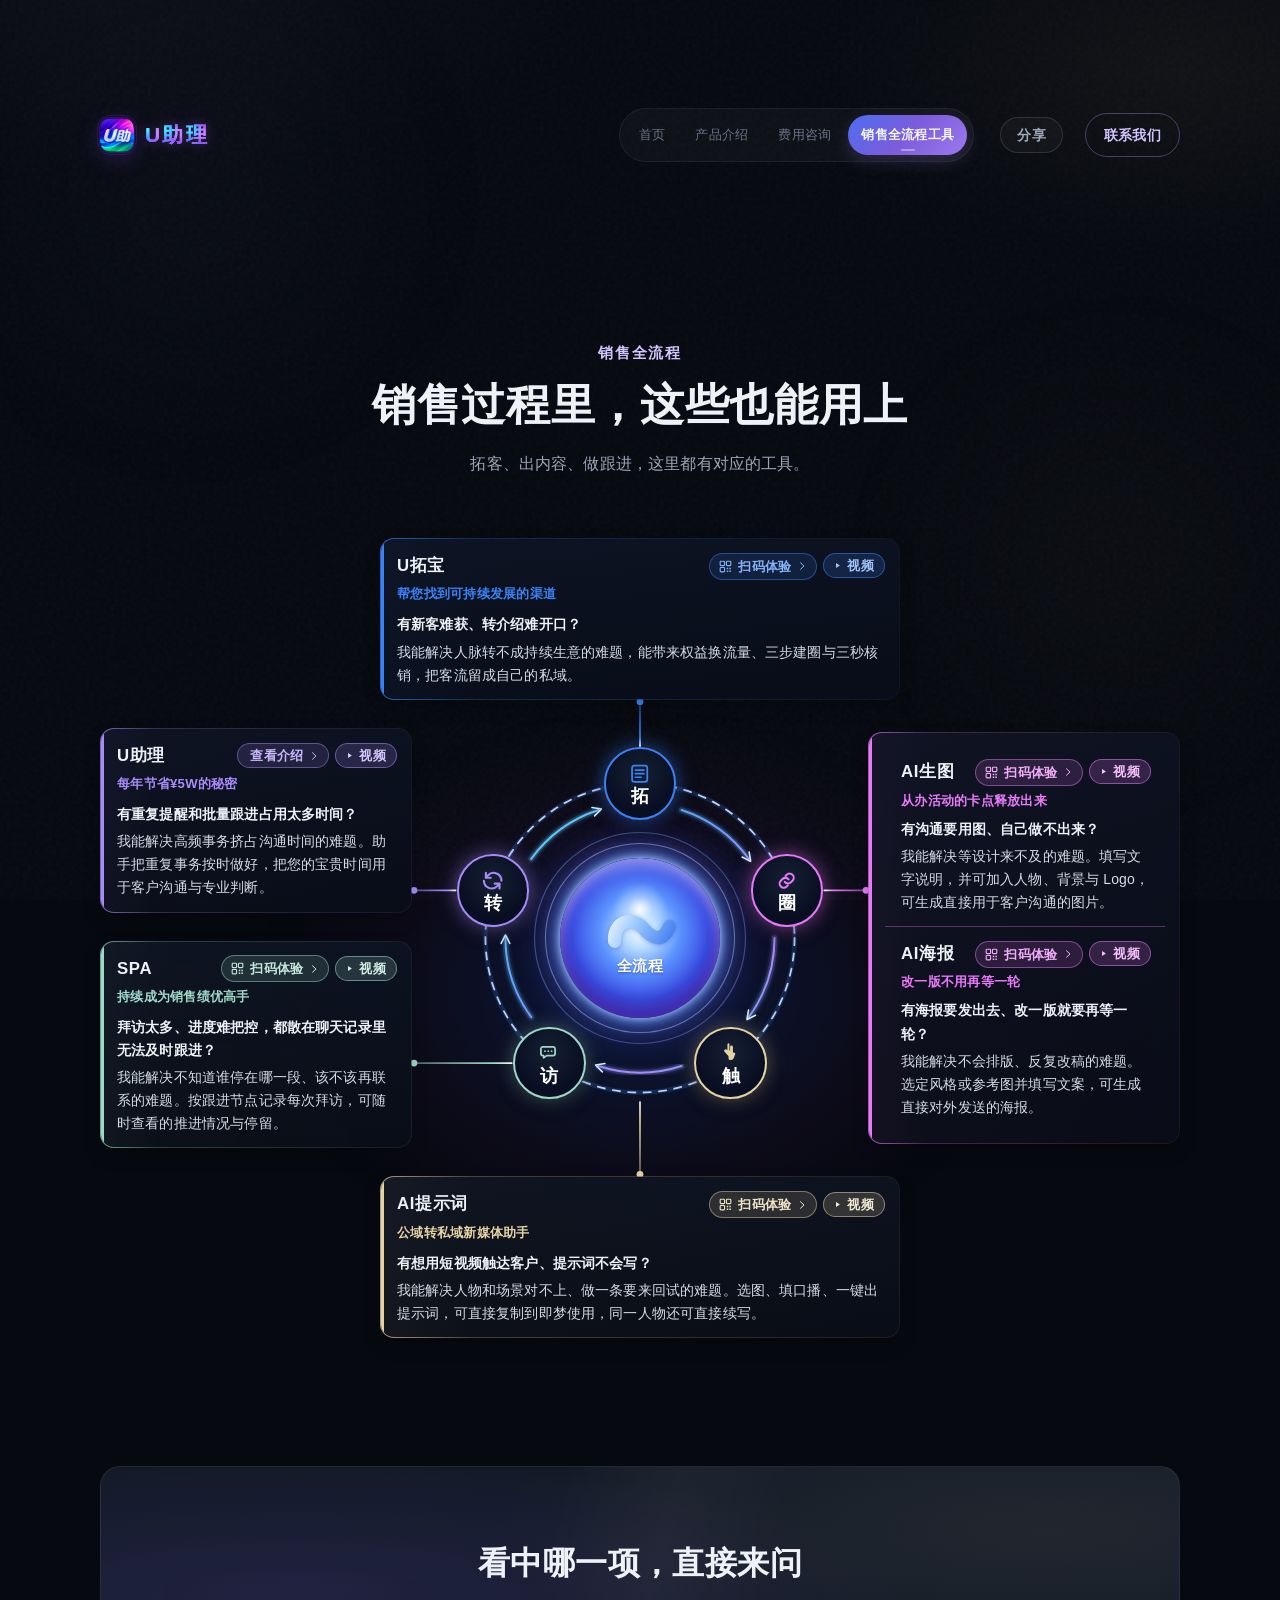
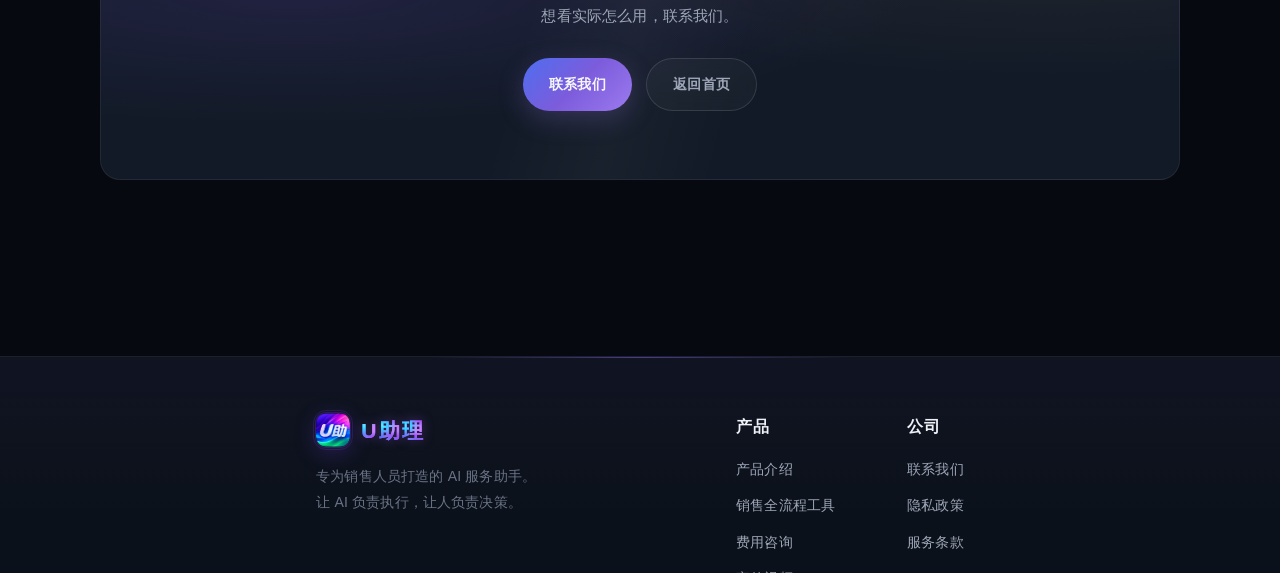
==== tools.html @ defd41bc "上传U助理官网" ====
<!DOCTYPE html>
<html lang="zh-CN">
<head>
  <meta charset="UTF-8" />
  <meta name="viewport" content="width=device-width, initial-scale=1, viewport-fit=cover" />
  <meta name="format-detection" content="telephone=no, email=no" />
  <title>销售全流程工具 — U助理</title>
  <meta name="description" content="拓、圈、触、访、转：U拓宝、AI生图、AI海报、AI视频提示词、SPA随手记与 U助理，给同一类销售客户使用。" />
  <meta property="og:type" content="website" />
  <meta property="og:site_name" content="U助理" />
  <meta property="og:title" content="销售全流程工具 — U助理" />
  <meta property="og:description" content="拓、圈、触、访、转：U拓宝、AI生图、AI海报、AI视频提示词、SPA随手记与 U助理，给同一类销售客户使用。" />
  <meta property="og:image" content="static/share-cover.jpg" />
  <meta itemprop="name" content="销售全流程工具 — U助理" />
  <meta itemprop="description" content="拓、圈、触、访、转：U拓宝、AI生图、AI海报、AI视频提示词、SPA随手记与 U助理，给同一类销售客户使用。" />
  <meta itemprop="image" content="static/share-cover.jpg" />
  <script>
    (function () {
      var img = new URL('static/share-cover.jpg', location.href).href;
      var pageUrl = location.href.split('#')[0];
      var image = document.querySelector('meta[property="og:image"]');
      var item = document.querySelector('meta[itemprop="image"]');
      if (image) image.setAttribute('content', img);
      if (item) item.setAttribute('content', img);
      var urlMeta = document.querySelector('meta[property="og:url"]');
      if (!urlMeta) {
        urlMeta = document.createElement('meta');
        urlMeta.setAttribute('property', 'og:url');
        document.head.appendChild(urlMeta);
      }
      urlMeta.setAttribute('content', pageUrl);
    })();
  </script>
  <link rel="stylesheet" href="css/style.css?v=m100" />
</head>
<body>
  <div class="bg-mesh" aria-hidden="true"></div>
  <div class="bg-orb bg-orb--a" aria-hidden="true"></div>
  <div class="bg-orb bg-orb--b" aria-hidden="true"></div>
  <div class="bg-noise" aria-hidden="true"></div>

  <header class="site-header">
    <div class="nav-inner">
      <a class="logo" href="about.html">
        <span class="logo-mark">U</span>
        <span class="logo-text"><span class="brand-word" aria-label="U助理"><span class="brand-char">U</span><span class="brand-char">助</span><span class="brand-char">理</span></span></span>
      </a>
      <nav class="nav-links" aria-label="主导航">
        <a href="index.html">首页</a>
        <a href="product.html">产品介绍</a>
        <a href="pricing.html">费用咨询</a>
        <a href="tools.html" class="active">销售全流程工具</a>
      </nav>
      <a class="nav-cta" href="about.html">联系我们</a>
    </div>
    <div class="scroll-progress" aria-hidden="true"></div>
  </header>

  <main class="flow-page">
    <section class="page-hero flow-hero">
      <div class="container">
        <p class="section-label">销售全流程</p>
        <h1>销售过程里，这些也能用上</h1>
        <p class="page-hero__desc">
          拓客、出内容、做跟进，这里都有对应的工具。
        </p>
      </div>
    </section>

    <section class="section flow-board" style="padding-top: 4px;">
      <div class="container">
        <div class="flow-stage">
        <div class="orbit" id="ring">
          <div class="orbit__ring">
            <svg class="orbit__track" viewBox="0 0 440 440" aria-hidden="true">
              <defs>
                <linearGradient id="orbitGrad" x1="40" y1="24" x2="400" y2="416" gradientUnits="userSpaceOnUse">
                  <stop offset="0%" stop-color="#7dd3fc"/>
                  <stop offset="48%" stop-color="#60a5fa"/>
                  <stop offset="100%" stop-color="#c084fc"/>
                </linearGradient>
                <linearGradient id="arrowGrad" x1="60" y1="40" x2="390" y2="400" gradientUnits="userSpaceOnUse">
                  <stop offset="0%" stop-color="#67e8f9"/>
                  <stop offset="38%" stop-color="#60a5fa"/>
                  <stop offset="72%" stop-color="#a78bfa"/>
                  <stop offset="100%" stop-color="#22d3ee"/>
                </linearGradient>
                <filter id="orbitSoft" x="-25%" y="-25%" width="150%" height="150%">
                  <feGaussianBlur stdDeviation="2.4" result="blur"/>
                  <feMerge>
                    <feMergeNode in="blur"/>
                    <feMergeNode in="SourceGraphic"/>
                  </feMerge>
                </filter>
                <marker id="orbitArrow" markerWidth="14" markerHeight="14" refX="8" refY="7" orient="auto" markerUnits="userSpaceOnUse">
                  <path d="M2 2.2 L11.4 7 L2 11.8" fill="none" stroke="#e0f2fe" stroke-width="1.7" stroke-linecap="round" stroke-linejoin="round"/>
                </marker>
              </defs>
              <circle cx="220" cy="220" r="116" fill="none" stroke="url(#orbitGrad)" stroke-width="1.25" opacity="0.42"/>
              <circle cx="220" cy="220" r="104" fill="none" stroke="#c5e4ff" stroke-width="1.15" opacity="0.5"/>
              <circle cx="220" cy="220" r="170" fill="none" stroke="rgba(59,130,246,0.2)" stroke-width="5"/>
              <circle class="orbit__dash" cx="220" cy="220" r="170" fill="none" stroke="rgba(191,219,254,0.95)" stroke-width="2" stroke-dasharray="8 9" stroke-linecap="round"/>
              <g fill="none" stroke="url(#arrowGrad)" stroke-linecap="round">
                <path d="M265.7 79.2 A148 148 0 0 1 339.7 133" stroke-width="6" opacity="0.3" filter="url(#orbitSoft)"/>
                <path d="M368 220 A148 148 0 0 1 339.7 307" stroke-width="6" opacity="0.3" filter="url(#orbitSoft)"/>
                <path d="M265.7 360.8 A148 148 0 0 1 174.3 360.8" stroke-width="6" opacity="0.3" filter="url(#orbitSoft)"/>
                <path d="M100.3 307 A148 148 0 0 1 72 220" stroke-width="6" opacity="0.3" filter="url(#orbitSoft)"/>
                <path d="M100.3 133 A148 148 0 0 1 174.3 79.2" stroke-width="6" opacity="0.3" filter="url(#orbitSoft)"/>
                <path d="M265.7 79.2 A148 148 0 0 1 339.7 133" stroke-width="2.2" marker-end="url(#orbitArrow)"/>
                <path d="M368 220 A148 148 0 0 1 339.7 307" stroke-width="2.2" marker-end="url(#orbitArrow)"/>
                <path d="M265.7 360.8 A148 148 0 0 1 174.3 360.8" stroke-width="2.2" marker-end="url(#orbitArrow)"/>
                <path d="M100.3 307 A148 148 0 0 1 72 220" stroke-width="2.2" marker-end="url(#orbitArrow)"/>
                <path d="M100.3 133 A148 148 0 0 1 174.3 79.2" stroke-width="2.2" marker-end="url(#orbitArrow)"/>
              </g>
            </svg>
            <div class="orbit__halo" aria-hidden="true"></div>
            <div class="orbit__core">
              <svg class="orbit__mark" viewBox="0 0 100 64" aria-hidden="true">
                <defs>
                  <linearGradient id="flowS" x1="12" y1="12" x2="90" y2="52" gradientUnits="userSpaceOnUse">
                    <stop offset="0%" stop-color="#f7fbff"/>
                    <stop offset="40%" stop-color="#9dcbff"/>
                    <stop offset="100%" stop-color="#3b78ee"/>
                  </linearGradient>
                </defs>
                <path d="M20 46C18 24 40 14 54 30C66 44 78 48 86 28" fill="none" stroke="url(#flowS)" stroke-width="16" stroke-linecap="round"/>
              </svg>
              <span>全流程</span>
            </div>
            <a class="orbit__node orbit__node--tuo" href="#tuo" aria-label="拓，U拓宝">
              <svg class="orbit__ico" viewBox="0 0 24 24" aria-hidden="true">
                <rect x="4.2" y="3.6" width="15.6" height="16.8" rx="2.4" fill="none" stroke="currentColor" stroke-width="1.8"/>
                <path d="M7.6 8.3h8.8M7.6 12h8.8M7.6 15.7h6" fill="none" stroke="currentColor" stroke-width="1.7" stroke-linecap="round"/>
              </svg>
              <span class="brand-char">拓</span>
            </a>
            <a class="orbit__node orbit__node--quan" href="#quan" aria-label="圈，AI生图/海报">
              <svg class="orbit__ico" viewBox="0 0 24 24" aria-hidden="true">
                <path d="M10 13.2a4.2 4.2 0 0 0 6.3.5l1.7-1.7a4.2 4.2 0 0 0-6-6L10.8 7.2" fill="none" stroke="currentColor" stroke-width="2.1" stroke-linecap="round"/>
                <path d="M14 10.8a4.2 4.2 0 0 0-6.3-.5l-1.7 1.7a4.2 4.2 0 0 0 6 6l1.2-1.2" fill="none" stroke="currentColor" stroke-width="2.1" stroke-linecap="round"/>
              </svg>
              <span class="brand-char">圈</span>
            </a>
            <a class="orbit__node orbit__node--chu" href="#chu" aria-label="触，AI提示词">
              <svg class="orbit__ico" viewBox="0 0 24 24" aria-hidden="true">
                <path fill="currentColor" d="M10.1 2.4a1.45 1.45 0 0 0-1.45 1.45v5.6l-.85-.62a1.5 1.5 0 0 0-2.1 2.14l3.7 4.15c.28.3.43.7.43 1.12v1.7a1.65 1.65 0 0 0 1.65 1.65h.7a3.3 3.3 0 0 0 3.15-2.28l1.15-3.5a1.55 1.55 0 0 0-1.48-2.05h-.72V6.15a1.45 1.45 0 0 0-2.9 0v3.55h-.7V3.85A1.45 1.45 0 0 0 10.1 2.4z"/>
              </svg>
              <span class="brand-char">触</span>
            </a>
            <a class="orbit__node orbit__node--fang" href="#fang" aria-label="访，SPA">
              <svg class="orbit__ico" viewBox="0 0 24 24" aria-hidden="true">
                <path d="M6.2 6h10.2A2.2 2.2 0 0 1 18.6 8.2v4.6a2.2 2.2 0 0 1-2.2 2.2H10l-3.2 2.3v-2.3H6.2A2.2 2.2 0 0 1 4 12.8V8.2A2.2 2.2 0 0 1 6.2 6z" fill="none" stroke="currentColor" stroke-width="1.8" stroke-linejoin="round"/>
                <circle cx="8.2" cy="10.5" r="0.9" fill="currentColor"/>
                <circle cx="11.6" cy="10.5" r="0.9" fill="currentColor"/>
                <circle cx="15" cy="10.5" r="0.9" fill="currentColor"/>
              </svg>
              <span class="brand-char">访</span>
            </a>
            <a class="orbit__node orbit__node--zhuan" href="#zhuan" aria-label="转，U助理">
              <svg class="orbit__ico" viewBox="0 0 24 24" aria-hidden="true">
                <path d="M21 12a8 8 0 0 0-13.7-5.6L5 8.5" fill="none" stroke="currentColor" stroke-width="2.15" stroke-linecap="round" stroke-linejoin="round"/>
                <path d="M5 4v5h5" fill="none" stroke="currentColor" stroke-width="2.15" stroke-linecap="round" stroke-linejoin="round"/>
                <path d="M3 12a8 8 0 0 0 13.7 5.6L19 15.5" fill="none" stroke="currentColor" stroke-width="2.15" stroke-linecap="round" stroke-linejoin="round"/>
                <path d="M19 20v-5h-5" fill="none" stroke="currentColor" stroke-width="2.15" stroke-linecap="round" stroke-linejoin="round"/>
              </svg>
              <span class="brand-char">转</span>
            </a>
          </div>
        </div>

        <ol class="skill-list">
          <li class="skill skill--tuo" id="tuo">
            <div class="skill__main">
              <h2 class="skill__head">
                <span class="skill__name">U拓宝</span>
                <span class="skill__tag">帮您找到可持续发展的渠道</span>
                <div class="skill__actions">
                <button type="button" class="skill__go" data-code="static/ma2.jpg" data-title="U拓宝">
                  <svg class="skill__go-ico" viewBox="0 0 24 24" aria-hidden="true">
                    <rect x="3.5" y="3.5" width="7" height="7" rx="1.2" fill="none" stroke="currentColor" stroke-width="1.8"/>
                    <rect x="13.5" y="3.5" width="7" height="7" rx="1.2" fill="none" stroke="currentColor" stroke-width="1.8"/>
                    <rect x="3.5" y="13.5" width="7" height="7" rx="1.2" fill="none" stroke="currentColor" stroke-width="1.8"/>
                    <path fill="currentColor" d="M14 14h2.4v2.4H14zm4.2 0H20.6v2.4h-2.4zM14 18.2h2.4V20.6H14zm4.2 0h2.4v2.4h-2.4z"/>
                  </svg>
                  <span>扫码体验</span>
                  <svg class="skill__go-chev" viewBox="0 0 24 24" aria-hidden="true"><path d="M9 5.5 16 12l-7 6.5" fill="none" stroke="currentColor" stroke-width="2" stroke-linecap="round" stroke-linejoin="round"/></svg>
                </button>
                <button type="button" class="skill__video" data-video="static/luyan1.mp4" data-title="U拓宝">
                  <svg viewBox="0 0 24 24" aria-hidden="true"><path d="M9.2 7.6v8.8l7.2-4.4-7.2-4.4z" fill="currentColor"/></svg>
                  <span>视频</span>
                </button>
                </div>
              </h2>
              <div class="skill__qa">
                <p class="skill__q">有新客难获、转介绍难开口？</p>
                <p class="skill__a">我能解决人脉转不成持续生意的难题，能带来权益换流量、三步建圈与三秒核销，把客流留成自己的私域。</p>
              </div>
            </div>
          </li>
          <li class="flow-side flow-side--left">
            <div class="skill skill--zhuan" id="zhuan">
              <div class="skill__main">
                <h2 class="skill__head">
                  <span class="skill__name">U助理</span>
                  <span class="skill__tag">每年节省¥5W的秘密</span>
                  <div class="skill__actions">
                  <a class="skill__go skill__go--intro" href="product.html">
                    <span>查看介绍</span>
                    <svg class="skill__go-chev" viewBox="0 0 24 24" aria-hidden="true"><path d="M9 5.5 16 12l-7 6.5" fill="none" stroke="currentColor" stroke-width="2" stroke-linecap="round" stroke-linejoin="round"/></svg>
                  </a>
                  <a class="skill__video" href="index.html#hero-video">
                    <svg viewBox="0 0 24 24" aria-hidden="true"><path d="M9.2 7.6v8.8l7.2-4.4-7.2-4.4z" fill="currentColor"/></svg>
                    <span>视频</span>
                  </a>
                  </div>
                </h2>
                <div class="skill__qa">
                  <p class="skill__q">有重复提醒和批量跟进占用太多时间？</p>
                  <p class="skill__a">我能解决高频事务挤占沟通时间的难题。助手把重复事务按时做好，把您的宝贵时间用于客户沟通与专业判断。</p>
                </div>
              </div>
            </div>
            <div class="skill skill--fang" id="fang">
              <div class="skill__main">
                <h2 class="skill__head">
                  <span class="skill__name">SPA</span>
                  <span class="skill__tag">持续成为销售绩优高手</span>
                  <div class="skill__actions">
                  <button type="button" class="skill__go" data-code="static/ma1.jpg" data-title="SPA">
                    <svg class="skill__go-ico" viewBox="0 0 24 24" aria-hidden="true">
                      <rect x="3.5" y="3.5" width="7" height="7" rx="1.2" fill="none" stroke="currentColor" stroke-width="1.8"/>
                      <rect x="13.5" y="3.5" width="7" height="7" rx="1.2" fill="none" stroke="currentColor" stroke-width="1.8"/>
                      <rect x="3.5" y="13.5" width="7" height="7" rx="1.2" fill="none" stroke="currentColor" stroke-width="1.8"/>
                      <path fill="currentColor" d="M14 14h2.4v2.4H14zm4.2 0H20.6v2.4h-2.4zM14 18.2h2.4V20.6H14zm4.2 0h2.4v2.4h-2.4z"/>
                    </svg>
                    <span>扫码体验</span>
                    <svg class="skill__go-chev" viewBox="0 0 24 24" aria-hidden="true"><path d="M9 5.5 16 12l-7 6.5" fill="none" stroke="currentColor" stroke-width="2" stroke-linecap="round" stroke-linejoin="round"/></svg>
                  </button>
                  <button type="button" class="skill__video" data-pending="1" data-title="SPA">
                    <svg viewBox="0 0 24 24" aria-hidden="true"><path d="M9.2 7.6v8.8l7.2-4.4-7.2-4.4z" fill="currentColor"/></svg>
                    <span>视频</span>
                  </button>
                  </div>
                </h2>
                <div class="skill__qa">
                  <p class="skill__q">拜访太多、进度难把控，都散在聊天记录里无法及时跟进？</p>
                  <p class="skill__a">我能解决不知道谁停在哪一段、该不该再联系的难题。按跟进节点记录每次拜访，可随时查看的推进情况与停留。</p>
                </div>
              </div>
            </div>
          </li>
          <li class="flow-side flow-side--right">
            <div class="skill skill--quan skill--pair" id="quan">
              <div class="skill__part">
                <h2 class="skill__head">
                  <span class="skill__name">AI生图</span>
                  <span class="skill__tag">从办活动的卡点释放出来</span>
                  <div class="skill__actions">
                  <button type="button" class="skill__go" data-code="static/ma1.jpg" data-title="AI生图">
                    <svg class="skill__go-ico" viewBox="0 0 24 24" aria-hidden="true">
                      <rect x="3.5" y="3.5" width="7" height="7" rx="1.2" fill="none" stroke="currentColor" stroke-width="1.8"/>
                      <rect x="13.5" y="3.5" width="7" height="7" rx="1.2" fill="none" stroke="currentColor" stroke-width="1.8"/>
                      <rect x="3.5" y="13.5" width="7" height="7" rx="1.2" fill="none" stroke="currentColor" stroke-width="1.8"/>
                      <path fill="currentColor" d="M14 14h2.4v2.4H14zm4.2 0H20.6v2.4h-2.4zM14 18.2h2.4V20.6H14zm4.2 0h2.4v2.4h-2.4z"/>
                    </svg>
                    <span>扫码体验</span>
                    <svg class="skill__go-chev" viewBox="0 0 24 24" aria-hidden="true"><path d="M9 5.5 16 12l-7 6.5" fill="none" stroke="currentColor" stroke-width="2" stroke-linecap="round" stroke-linejoin="round"/></svg>
                  </button>
                  <button type="button" class="skill__video" data-pending="1" data-title="AI生图">
                    <svg viewBox="0 0 24 24" aria-hidden="true"><path d="M9.2 7.6v8.8l7.2-4.4-7.2-4.4z" fill="currentColor"/></svg>
                    <span>视频</span>
                  </button>
                  </div>
                </h2>
                <div class="skill__qa">
                  <p class="skill__q">有沟通要用图、自己做不出来？</p>
                  <p class="skill__a">我能解决等设计来不及的难题。填写文字说明，并可加入人物、背景与 Logo，可生成直接用于客户沟通的图片。</p>
                </div>
              </div>
              <div class="skill__part" id="quan-poster">
                <h2 class="skill__head">
                  <span class="skill__name">AI海报</span>
                  <span class="skill__tag">改一版不用再等一轮</span>
                  <div class="skill__actions">
                  <button type="button" class="skill__go" data-code="static/ma1.jpg" data-title="AI海报">
                    <svg class="skill__go-ico" viewBox="0 0 24 24" aria-hidden="true">
                      <rect x="3.5" y="3.5" width="7" height="7" rx="1.2" fill="none" stroke="currentColor" stroke-width="1.8"/>
                      <rect x="13.5" y="3.5" width="7" height="7" rx="1.2" fill="none" stroke="currentColor" stroke-width="1.8"/>
                      <rect x="3.5" y="13.5" width="7" height="7" rx="1.2" fill="none" stroke="currentColor" stroke-width="1.8"/>
                      <path fill="currentColor" d="M14 14h2.4v2.4H14zm4.2 0H20.6v2.4h-2.4zM14 18.2h2.4V20.6H14zm4.2 0h2.4v2.4h-2.4z"/>
                    </svg>
                    <span>扫码体验</span>
                    <svg class="skill__go-chev" viewBox="0 0 24 24" aria-hidden="true"><path d="M9 5.5 16 12l-7 6.5" fill="none" stroke="currentColor" stroke-width="2" stroke-linecap="round" stroke-linejoin="round"/></svg>
                  </button>
                  <button type="button" class="skill__video" data-pending="1" data-title="AI海报">
                    <svg viewBox="0 0 24 24" aria-hidden="true"><path d="M9.2 7.6v8.8l7.2-4.4-7.2-4.4z" fill="currentColor"/></svg>
                    <span>视频</span>
                  </button>
                  </div>
                </h2>
                <div class="skill__qa">
                  <p class="skill__q">有海报要发出去、改一版就要再等一轮？</p>
                  <p class="skill__a">我能解决不会排版、反复改稿的难题。选定风格或参考图并填写文案，可生成直接对外发送的海报。</p>
                </div>
              </div>
            </div>
          </li>
          <li class="skill skill--chu" id="chu">
            <div class="skill__main">
              <h2 class="skill__head">
                <span class="skill__name">AI提示词</span>
                <span class="skill__tag">公域转私域新媒体助手</span>
                <div class="skill__actions">
                <button type="button" class="skill__go" data-code="static/ma1.jpg" data-title="AI提示词">
                  <svg class="skill__go-ico" viewBox="0 0 24 24" aria-hidden="true">
                    <rect x="3.5" y="3.5" width="7" height="7" rx="1.2" fill="none" stroke="currentColor" stroke-width="1.8"/>
                    <rect x="13.5" y="3.5" width="7" height="7" rx="1.2" fill="none" stroke="currentColor" stroke-width="1.8"/>
                    <rect x="3.5" y="13.5" width="7" height="7" rx="1.2" fill="none" stroke="currentColor" stroke-width="1.8"/>
                    <path fill="currentColor" d="M14 14h2.4v2.4H14zm4.2 0H20.6v2.4h-2.4zM14 18.2h2.4V20.6H14zm4.2 0h2.4v2.4h-2.4z"/>
                  </svg>
                  <span>扫码体验</span>
                  <svg class="skill__go-chev" viewBox="0 0 24 24" aria-hidden="true"><path d="M9 5.5 16 12l-7 6.5" fill="none" stroke="currentColor" stroke-width="2" stroke-linecap="round" stroke-linejoin="round"/></svg>
                </button>
                <button type="button" class="skill__video" data-video="static/luyan2.mp4" data-title="AI提示词">
                  <svg viewBox="0 0 24 24" aria-hidden="true"><path d="M9.2 7.6v8.8l7.2-4.4-7.2-4.4z" fill="currentColor"/></svg>
                  <span>视频</span>
                </button>
                </div>
              </h2>
              <div class="skill__qa">
                <p class="skill__q">有想用短视频触达客户、提示词不会写？</p>
                <p class="skill__a">我能解决人物和场景对不上、做一条要来回试的难题。选图、填口播、一键出提示词，可直接复制到即梦使用，同一人物还可直接续写。</p>
              </div>
            </div>
          </li>
        </ol>
        <svg class="flow-wires" aria-hidden="true"></svg>
        </div>
      </div>
    </section>

    <section class="section" style="padding-top: 0;">
      <div class="container">
        <div class="cta-band reveal">
          <h2>看中哪一项，直接来问</h2>
          <p class="cta-lines">
            <span>想看实际怎么用，联系我们。</span>
          </p>
          <div class="btn-group">
            <a class="btn btn-primary" href="about.html">联系我们</a>
            <a class="btn btn-ghost" href="index.html">返回首页</a>
          </div>
        </div>
      </div>
    </section>
  </main>

  <footer class="site-footer">
    <div class="container">
      <div class="footer-main">
        <div class="footer-brand">
          <a class="logo" href="about.html">
            <span class="logo-mark">U</span>
            <span class="logo-text"><span class="brand-word" aria-label="U助理"><span class="brand-char">U</span><span class="brand-char">助</span><span class="brand-char">理</span></span></span>
          </a>
          <p>专为销售人员打造的 AI 服务助手。<br />让 AI 负责执行，让人负责决策。</p>
        </div>
        <div class="footer-links">
          <div class="footer-col">
            <h4>产品</h4>
            <a href="product.html">产品介绍</a>
            <a href="tools.html">销售全流程工具</a>
            <a href="pricing.html">费用咨询</a>
            <a href="index.html">宣传视频</a>
            <a href="product.html#faq">常见问题</a>
          </div>
          <div class="footer-col">
            <h4>公司</h4>
            <a href="about.html">联系我们</a>
            <a href="privacy.html">隐私政策</a>
            <a href="terms.html">服务条款</a>
          </div>
        </div>
      </div>
      <div class="footer-legal">
        <div class="footer-legal-left">
          <p class="footer-copyright">© 2026 U助理 · 让 AI 负责执行，让人负责决策</p>
          <p class="footer-icp">
            <a href="https://beian.miit.gov.cn/" target="_blank" rel="noopener noreferrer">津ICP备2026004555号-5</a>
          </p>
        </div>
      </div>
    </div>
  </footer>

  <button type="button" class="back-top" aria-label="回到顶部" title="回到顶部">
    <span class="back-top__ring" aria-hidden="true"></span>
    <svg viewBox="0 0 24 24" aria-hidden="true">
      <path d="M12 19V5"></path>
      <path d="M5 12l7-7 7 7"></path>
    </svg>
  </button>

  <div class="code-mask" id="codeMask" hidden>
    <div class="code-dialog" role="dialog" aria-modal="true" aria-labelledby="codeTitle">
      <button type="button" class="code-close" aria-label="关闭">×</button>
      <p class="code-title" id="codeTitle"></p>
      <img class="code-img" alt="" width="168" height="168">
      <p class="code-hint">微信扫一扫，进入小程序</p>
    </div>
  </div>

  <div class="code-mask video-mask" id="videoMask" hidden>
    <div class="code-dialog video-dialog" role="dialog" aria-modal="true" aria-labelledby="videoTitle">
      <button type="button" class="code-close" aria-label="关闭">×</button>
      <p class="code-title" id="videoTitle"></p>
      <video class="video-player" controls playsinline preload="metadata"></video>
      <p class="video-pending" hidden>介绍视频正在准备，随后上线。</p>
    </div>
  </div>

  <script src="js/main.js?v=m17"></script>
  <script>
    (function () {
      var stage = document.querySelector('.flow-stage');
      var svg = document.querySelector('.flow-wires');
      if (!stage || !svg) return;
      var ns = 'http://www.w3.org/2000/svg';
      var pairs = ['tuo', 'quan', 'chu', 'fang', 'zhuan'];

      function local(rect, box) {
        return {
          left: rect.left - box.left,
          right: rect.right - box.left,
          top: rect.top - box.top,
          bottom: rect.bottom - box.top,
          width: rect.width,
          height: rect.height
        };
      }

      function draw() {
        svg.replaceChildren();
        if (window.matchMedia('(max-width: 980px)').matches) return;
        var box = stage.getBoundingClientRect();
        if (!box.width || !box.height) return;
        svg.setAttribute('viewBox', '0 0 ' + box.width + ' ' + box.height);

        var defs = document.createElementNS(ns, 'defs');
        var filter = document.createElementNS(ns, 'filter');
        filter.setAttribute('id', 'wireGlow');
        filter.setAttribute('x', '-50%');
        filter.setAttribute('y', '-50%');
        filter.setAttribute('width', '200%');
        filter.setAttribute('height', '200%');
        var blur = document.createElementNS(ns, 'feGaussianBlur');
        blur.setAttribute('stdDeviation', '2.6');
        filter.appendChild(blur);
        defs.appendChild(filter);
        svg.appendChild(defs);

        pairs.forEach(function (id) {
          var cardEl = id === 'quan'
            ? stage.querySelector('.flow-side--right')
            : document.getElementById(id);
          var nodeEl = stage.querySelector('.orbit__node--' + id);
          if (!cardEl || !nodeEl) return;
          var card = local(cardEl.getBoundingClientRect(), box);
          var node = local(nodeEl.getBoundingClientRect(), box);
          var nx = node.left + node.width / 2;
          var ny = node.top + node.height / 2;
          var tone = getComputedStyle(cardEl).getPropertyValue('--tone').trim() || '#c4b5fd';
          var d;
          var start;
          var end;

          if (id === 'tuo') {
            var x = nx;
            start = { x: x, y: node.top - 1 };
            end = { x: x, y: card.bottom + 2 };
            d = 'M' + start.x.toFixed(1) + ' ' + start.y.toFixed(1) + ' L' + end.x.toFixed(1) + ' ' + end.y.toFixed(1);
          } else if (id === 'chu') {
            var ringEl = stage.querySelector('.orbit__ring');
            var ring = local(ringEl.getBoundingClientRect(), box);
            var land = ring.left + ring.width / 2;
            start = { x: land, y: ring.top + ring.height * 0.91 };
            end = { x: land, y: card.top - 2 };
            d = 'M' + start.x.toFixed(1) + ' ' + start.y.toFixed(1) + ' L' + end.x.toFixed(1) + ' ' + end.y.toFixed(1);
          } else if (id === 'zhuan' || id === 'fang' || id === 'quan') {
            var toRight = id !== 'quan';
            var xNode = toRight ? node.left - 1 : node.right + 1;
            var xCard = toRight ? card.right + 2 : card.left - 2;
            var y = ny;
            var yCard = Math.min(card.bottom - 22, Math.max(card.top + 22, y));
            start = { x: xNode, y: y };
            end = { x: xCard, y: Math.abs(yCard - y) > 10 ? yCard : y };
            if (Math.abs(yCard - y) > 10) {
              var mid = (xNode + xCard) / 2;
              d = 'M' + xNode.toFixed(1) + ' ' + y.toFixed(1) +
                ' L' + mid.toFixed(1) + ' ' + y.toFixed(1) +
                ' L' + mid.toFixed(1) + ' ' + yCard.toFixed(1) +
                ' L' + xCard.toFixed(1) + ' ' + yCard.toFixed(1);
            } else {
              d = 'M' + xNode.toFixed(1) + ' ' + y.toFixed(1) + ' L' + xCard.toFixed(1) + ' ' + y.toFixed(1);
            }
          } else {
            return;
          }

          var grad = document.createElementNS(ns, 'linearGradient');
          grad.setAttribute('id', 'wg-' + id);
          grad.setAttribute('gradientUnits', 'userSpaceOnUse');
          grad.setAttribute('x1', start.x.toFixed(1));
          grad.setAttribute('y1', start.y.toFixed(1));
          grad.setAttribute('x2', end.x.toFixed(1));
          grad.setAttribute('y2', end.y.toFixed(1));
          var stopA = document.createElementNS(ns, 'stop');
          stopA.setAttribute('offset', '0%');
          stopA.setAttribute('stop-color', '#ffffff');
          stopA.setAttribute('stop-opacity', '0.95');
          var stopB = document.createElementNS(ns, 'stop');
          stopB.setAttribute('offset', '18%');
          stopB.setAttribute('stop-color', tone);
          var stopC = document.createElementNS(ns, 'stop');
          stopC.setAttribute('offset', '100%');
          stopC.setAttribute('stop-color', tone);
          stopC.setAttribute('stop-opacity', '0.45');
          grad.appendChild(stopA);
          grad.appendChild(stopB);
          grad.appendChild(stopC);
          defs.appendChild(grad);

          var glow = document.createElementNS(ns, 'path');
          glow.setAttribute('d', d);
          glow.setAttribute('fill', 'none');
          glow.setAttribute('stroke', tone);
          glow.setAttribute('stroke-width', '8');
          glow.setAttribute('stroke-linecap', 'round');
          glow.setAttribute('stroke-linejoin', 'round');
          glow.setAttribute('opacity', '0.55');
          glow.setAttribute('filter', 'url(#wireGlow)');
          svg.appendChild(glow);

          var path = document.createElementNS(ns, 'path');
          path.setAttribute('d', d);
          path.setAttribute('fill', 'none');
          path.setAttribute('stroke', 'url(#wg-' + id + ')');
          path.setAttribute('stroke-width', '1.7');
          path.setAttribute('stroke-linecap', 'round');
          path.setAttribute('stroke-linejoin', 'round');
          svg.appendChild(path);

          var dot = document.createElementNS(ns, 'circle');
          dot.setAttribute('cx', end.x.toFixed(1));
          dot.setAttribute('cy', end.y.toFixed(1));
          dot.setAttribute('r', '3.4');
          dot.setAttribute('fill', tone);
          svg.appendChild(dot);
        });
      }

      window.addEventListener('resize', draw);
      window.addEventListener('load', draw);
      if (window.ResizeObserver) new ResizeObserver(draw).observe(stage);
      draw();
      setTimeout(draw, 200);
      setTimeout(draw, 600);
    })();

    (function () {
      var mask = document.getElementById('codeMask');
      if (!mask) return;
      var img = mask.querySelector('.code-img');
      var title = mask.querySelector('.code-title');

      function close() {
        mask.hidden = true;
        document.body.classList.remove('share-open');
      }

      document.querySelectorAll('.skill__go[data-code]').forEach(function (btn) {
        btn.addEventListener('click', function () {
          var name = btn.getAttribute('data-title') || '';
          img.src = btn.getAttribute('data-code');
          img.alt = name + '小程序码';
          title.textContent = name;
          mask.hidden = false;
          document.body.classList.add('share-open');
        });
      });

      mask.addEventListener('click', function (event) {
        if (event.target === mask || event.target.closest('.code-close')) close();
      });

      document.addEventListener('keydown', function (event) {
        if (event.key === 'Escape' && !mask.hidden) close();
      });
    })();

    (function () {
      var mask = document.getElementById('videoMask');
      if (!mask) return;
      var video = mask.querySelector('.video-player');
      var title = mask.querySelector('.code-title');
      var pending = mask.querySelector('.video-pending');

      function close() {
        mask.hidden = true;
        document.body.classList.remove('share-open');
        video.pause();
        video.removeAttribute('src');
        video.load();
      }

      document.querySelectorAll('.skill__video[data-video], .skill__video[data-pending]').forEach(function (btn) {
        btn.addEventListener('click', function () {
          var name = btn.getAttribute('data-title') || '';
          var src = btn.getAttribute('data-video');
          title.textContent = name ? name + ' · 视频介绍' : '视频介绍';
          if (src) {
            pending.hidden = true;
            video.hidden = false;
            mask.querySelector('.video-dialog').classList.remove('is-pending');
            video.src = src;
            video.play().catch(function () {});
          } else {
            video.hidden = true;
            pending.hidden = false;
            mask.querySelector('.video-dialog').classList.add('is-pending');
          }
          mask.hidden = false;
          document.body.classList.add('share-open');
        });
      });

      mask.addEventListener('click', function (event) {
        if (event.target === mask || event.target.closest('.code-close')) close();
      });

      document.addEventListener('keydown', function (event) {
        if (event.key === 'Escape' && !mask.hidden) close();
      });
    })();
  </script>
</body>
</html>
---- css/style.css ----
/* U助理 Official Site — Premium Design System */
:root {
  --bg: #06090f;
  --bg-2: #0b111a;
  --bg-3: #121a27;
  --surface: rgba(255, 255, 255, 0.028);
  --surface-hover: rgba(255, 255, 255, 0.055);
  --border: rgba(255, 255, 255, 0.065);
  --border-strong: rgba(255, 255, 255, 0.12);
  --text: #eef1f6;
  --text-secondary: #9ea7b8;
  --text-muted: #6a7386;
  --accent: #b39afa;
  --accent-deep: #8b6fd4;
  --accent-soft: rgba(179, 154, 250, 0.13);
  --accent-glow: rgba(139, 111, 212, 0.26);
  --accent-bright: #d2c4ff;
  --accent-grad: linear-gradient(135deg, #4d6ef0 0%, #7c5cdb 50%, #9b7aef 100%);
  --gold: #dcc08a;
  --gold-soft: rgba(220, 192, 138, 0.09);
  --promo: #5ad6ef;
  --promo-soft: rgba(90, 214, 239, 0.12);
  --promo-deep: #2bb8d6;
  --brand-blue: #315cff;
  --brand-violet: #8b5cf6;
  --brand-cyan: #22e6ff;
  --radius: 16px;
  --radius-sm: 10px;
  --nav-h: 72px;
  --max: 1080px;
  --max-home: 1520px;
  --gutter: 48px;
  --space-section: 96px;
  --space-block: 24px;
  --content-prose: 1080px;
  --font-display: 'Microsoft YaHei', '微软雅黑', 'PingFang SC', 'Noto Sans SC', sans-serif;
  --font-brand: 'Microsoft YaHei', '微软雅黑', 'PingFang SC', 'Noto Sans SC', sans-serif;
  --font-body: 'Microsoft YaHei', '微软雅黑', 'PingFang SC', 'Noto Sans SC', sans-serif;
  --ease: cubic-bezier(0.22, 1, 0.36, 1);
  --shadow-card: 0 18px 48px rgba(0, 0, 0, 0.32);
}

*,
*::before,
*::after {
  box-sizing: border-box;
  margin: 0;
  padding: 0;
}

html {
  scroll-behavior: smooth;
  scroll-padding-top: calc(var(--nav-h) + 12px);
  -webkit-text-size-adjust: 100%;
  text-size-adjust: 100%;
  overflow-x: clip;
  max-width: 100%;
}

body {
  font-family: var(--font-body);
  background: var(--bg);
  color: var(--text);
  line-height: 1.75;
  font-weight: 400;
  font-size: 15.5px;
  letter-spacing: 0.01em;
  -webkit-font-smoothing: antialiased;
  -webkit-tap-highlight-color: transparent;
  overflow-x: clip;
  max-width: 100%;
}

img,
video {
  max-width: 100%;
  display: block;
}

a {
  color: inherit;
  text-decoration: none;
}

ul {
  list-style: none;
}

button {
  font-family: inherit;
  cursor: pointer;
  border: none;
  background: none;
}

::selection {
  background: rgba(182, 124, 255, 0.32);
  color: #fff;
}

.container {
  width: min(100% - (var(--gutter) * 2), var(--max));
  margin-inline: auto;
}

/* ---------- Atmosphere ---------- */
.bg-mesh {
  pointer-events: none;
  position: fixed;
  inset: 0;
  z-index: -2;
  background:
    radial-gradient(ellipse 70% 45% at 8% -5%, rgba(120, 110, 180, 0.06), transparent 55%),
    radial-gradient(ellipse 55% 40% at 92% 8%, rgba(224, 192, 138, 0.05), transparent 50%),
    radial-gradient(ellipse 45% 35% at 50% 110%, rgba(120, 110, 180, 0.035), transparent 55%),
    var(--bg);
}

.bg-noise {
  pointer-events: none;
  position: fixed;
  inset: 0;
  z-index: -1;
  opacity: 0.035;
  background-image: url("data:image/svg+xml,%3Csvg viewBox='0 0 256 256' xmlns='http://www.w3.org/2000/svg'%3E%3Cfilter id='n'%3E%3CfeTurbulence type='fractalNoise' baseFrequency='0.85' numOctaves='4' stitchTiles='stitch'/%3E%3C/filter%3E%3Crect width='100%25' height='100%25' filter='url(%23n)'/%3E%3C/svg%3E");
}

.bg-orb {
  pointer-events: none;
  position: fixed;
  z-index: -1;
  width: 42vw;
  height: 42vw;
  max-width: 560px;
  max-height: 560px;
  border-radius: 50%;
  filter: blur(80px);
  opacity: 0.22;
  animation: orbFloat 18s ease-in-out infinite;
}

.bg-orb--a {
  top: -8%;
  left: -6%;
  background: radial-gradient(circle, rgba(120, 110, 180, 0.28), transparent 70%);
}

.bg-orb--b {
  right: -8%;
  bottom: 8%;
  background: radial-gradient(circle, rgba(220, 192, 138, 0.18), transparent 70%);
  animation-delay: -7s;
  animation-duration: 22s;
}

@keyframes orbFloat {
  0%, 100% { transform: translate(0, 0) scale(1); }
  50% { transform: translate(3%, 4%) scale(1.08); }
}

.scroll-progress {
  position: absolute;
  left: 0;
  bottom: 0;
  height: 2px;
  width: 0%;
  background: linear-gradient(90deg, var(--accent-deep), var(--accent), var(--gold));
  box-shadow: 0 0 12px var(--accent-glow);
  transition: width 0.05s linear;
}

/* ---------- Nav ---------- */
.site-header {
  position: fixed;
  top: 0;
  left: 0;
  right: 0;
  z-index: 100;
  height: var(--nav-h);
  transition: background 0.4s var(--ease), border-color 0.4s, box-shadow 0.4s;
  border-bottom: 1px solid transparent;
}

.site-header.scrolled {
  background: rgba(6, 9, 15, 0.8);
  backdrop-filter: blur(20px) saturate(1.5);
  border-bottom-color: var(--border);
  box-shadow: 0 8px 32px rgba(0, 0, 0, 0.25);
}

.nav-inner {
  height: var(--nav-h);
  display: flex;
  align-items: center;
  gap: 18px;
  width: min(100% - (var(--gutter) * 2), var(--max));
  margin-inline: auto;
}

.logo {
  display: flex;
  align-items: center;
  gap: 11px;
  font-family: var(--font-brand);
  font-weight: 700;
  font-size: 1.18rem;
  letter-spacing: 0.02em;
  transition: opacity 0.25s;
}

.logo:hover {
  opacity: 0.9;
}

.logo-mark {
  width: 34px;
  height: 34px;
  border-radius: 10px;
  background-image: url('../static/logo.png');
  background-size: cover;
  background-position: center;
  display: grid;
  place-items: center;
  font-family: var(--font-brand);
  font-weight: 800;
  font-size: 0;
  color: transparent;
  box-shadow: 0 0 0 1px rgba(123, 63, 242, 0.22), 0 6px 22px rgba(123, 63, 242, 0.26);
  position: relative;
}

.logo-mark::after {
  content: '';
  position: absolute;
  inset: -3px;
  border-radius: 13px;
  border: 1px solid rgba(123, 63, 242, 0.2);
  animation: pulseRing 3.5s ease-in-out infinite;
}

@keyframes pulseRing {
  0%, 100% { opacity: 0.4; transform: scale(1); }
  50% { opacity: 0.85; transform: scale(1.04); }
}

.logo-text {
  display: inline-flex;
  align-items: center;
}

.logo-text .brand-word {
  font-size: 1.12em;
  font-weight: 800;
  letter-spacing: 0.08em;
}

/* 导航小字：提高饱和与对比，避免缩小后发灰发虚 */
.logo-text .brand-char,
.logo-text .brand-char:nth-child(1),
.logo-text .brand-char:nth-child(2),
.logo-text .brand-char:nth-child(3) {
  background:
    radial-gradient(
      ellipse at 18% 26%,
      #5ef0ff 0%,
      rgba(34, 230, 255, 0.95) 14%,
      rgba(34, 230, 255, 0.35) 36%,
      transparent 52%
    ),
    radial-gradient(
      ellipse at 70% 40%,
      #e879f9 0%,
      #c084fc 20%,
      #a855f7 42%,
      rgba(168, 85, 247, 0.45) 68%,
      transparent 100%
    ),
    radial-gradient(
      ellipse at 36% 84%,
      #60a5fa 0%,
      #3b82f6 24%,
      rgba(59, 130, 246, 0.4) 56%,
      transparent 100%
    ),
    linear-gradient(135deg, #6d28d9 0%, #9333ea 45%, #a855f7 100%);
  background-size: 100% 100%;
  -webkit-background-clip: text;
  background-clip: text;
  color: transparent;
  -webkit-text-fill-color: transparent;
  filter: drop-shadow(0 0 6px rgba(168, 85, 247, 0.35));
}

/* 品牌词：采用紫底 + 蓝区 + 青高光（图2方案），每字含蓝/紫/青，静态无动画 */
.brand-word {
  display: inline-flex;
  align-items: baseline;
  gap: 0.02em;
}

.brand-char {
  display: inline-block;
  font-style: normal;
  font-weight: inherit;
  line-height: 1;
  background:
    /* 青色高光 */
    radial-gradient(
      ellipse at 18% 28%,
      #22e6ff 0%,
      rgba(34, 230, 255, 0.85) 12%,
      rgba(34, 230, 255, 0.22) 34%,
      transparent 50%
    ),
    /* 紫色主体（略加重） */
    radial-gradient(
      ellipse at 68% 40%,
      #c026d3 0%,
      #a855f7 22%,
      #7c3aed 46%,
      rgba(124, 58, 237, 0.28) 70%,
      transparent 100%
    ),
    /* 蓝色区域 */
    radial-gradient(
      ellipse at 36% 84%,
      #2563eb 0%,
      #315cff 26%,
      rgba(49, 92, 255, 0.32) 58%,
      transparent 100%
    ),
    /* 紫色底色，保证整体偏紫且协调 */
    linear-gradient(135deg, #5b21b6 0%, #7e22ce 42%, #9333ea 100%);
  background-size: 100% 100%;
  background-repeat: no-repeat;
  -webkit-background-clip: text;
  background-clip: text;
  color: transparent;
  -webkit-text-fill-color: transparent;
}

/* 三字光斑微偏移，整体仍统一，避免完全同质 */
.brand-char:nth-child(1) {
  background:
    radial-gradient(ellipse at 22% 26%, #22e6ff 0%, rgba(34, 230, 255, 0.85) 12%, rgba(34, 230, 255, 0.2) 34%, transparent 50%),
    radial-gradient(ellipse at 70% 42%, #c026d3 0%, #a855f7 22%, #7c3aed 46%, rgba(124, 58, 237, 0.28) 70%, transparent 100%),
    radial-gradient(ellipse at 34% 82%, #2563eb 0%, #315cff 26%, rgba(49, 92, 255, 0.32) 58%, transparent 100%),
    linear-gradient(135deg, #5b21b6 0%, #7e22ce 42%, #9333ea 100%);
  background-size: 100% 100%;
  -webkit-background-clip: text;
  background-clip: text;
  color: transparent;
  -webkit-text-fill-color: transparent;
}

.brand-char:nth-child(2) {
  background:
    radial-gradient(ellipse at 16% 30%, #22e6ff 0%, rgba(34, 230, 255, 0.85) 12%, rgba(34, 230, 255, 0.2) 34%, transparent 50%),
    radial-gradient(ellipse at 64% 38%, #c026d3 0%, #a855f7 22%, #7c3aed 46%, rgba(124, 58, 237, 0.28) 70%, transparent 100%),
    radial-gradient(ellipse at 40% 86%, #2563eb 0%, #315cff 26%, rgba(49, 92, 255, 0.32) 58%, transparent 100%),
    linear-gradient(135deg, #5b21b6 0%, #7e22ce 45%, #9333ea 100%);
  background-size: 100% 100%;
  -webkit-background-clip: text;
  background-clip: text;
  color: transparent;
  -webkit-text-fill-color: transparent;
}

.brand-char:nth-child(3) {
  background:
    radial-gradient(ellipse at 20% 24%, #22e6ff 0%, rgba(34, 230, 255, 0.85) 12%, rgba(34, 230, 255, 0.2) 34%, transparent 50%),
    radial-gradient(ellipse at 72% 44%, #c026d3 0%, #a855f7 22%, #7c3aed 46%, rgba(124, 58, 237, 0.28) 70%, transparent 100%),
    radial-gradient(ellipse at 38% 80%, #2563eb 0%, #315cff 26%, rgba(49, 92, 255, 0.32) 58%, transparent 100%),
    linear-gradient(135deg, #5b21b6 0%, #7e22ce 40%, #9333ea 100%);
  background-size: 100% 100%;
  -webkit-background-clip: text;
  background-clip: text;
  color: transparent;
  -webkit-text-fill-color: transparent;
}

.nav-links {
  display: flex;
  align-items: center;
  gap: 4px;
  margin-left: auto;
  padding: 6px;
  border-radius: 999px;
  background: rgba(255, 255, 255, 0.03);
  border: 1px solid var(--border);
}

.nav-links a {
  position: relative;
  padding: 8px 13px;
  font-size: 0.84rem;
  font-weight: 500;
  letter-spacing: 0.02em;
  color: var(--text-muted);
  border-radius: 999px;
  transition: color 0.3s, background 0.3s, box-shadow 0.3s;
}

.nav-links a:hover {
  color: var(--text);
  background: rgba(255, 255, 255, 0.05);
}

.nav-links a.active,
html[data-nav="about"] #nav-about {
  color: #f4f6fb;
  background: var(--accent-grad);
  font-weight: 600;
  box-shadow: 0 6px 18px var(--accent-glow);
}

.nav-links a.active::after,
html[data-nav="about"] #nav-about::after {
  content: '';
  position: absolute;
  left: 50%;
  bottom: 4px;
  width: 14px;
  height: 2px;
  border-radius: 2px;
  background: rgba(255, 255, 255, 0.4);
  transform: translateX(-50%);
}

.nav-cta {
  margin-left: 4px !important;
  padding: 9px 18px !important;
  font-size: 0.875rem !important;
  border-radius: 999px !important;
  background: transparent !important;
  border: 1px solid rgba(179, 154, 250, 0.35) !important;
  color: var(--accent-bright) !important;
  font-weight: 600 !important;
  letter-spacing: 0.02em;
  box-shadow: none !important;
}

.nav-cta:hover {
  background: var(--accent-soft) !important;
  border-color: rgba(179, 154, 250, 0.55) !important;
  color: #fff !important;
  box-shadow: 0 0 20px var(--accent-glow) !important;
}

.nav-cta.active,
html[data-nav="contact"] #nav-contact {
  background: var(--accent-grad) !important;
  border-color: transparent !important;
  color: #f4f6fb !important;
  box-shadow: 0 6px 18px var(--accent-glow) !important;
}

.nav-cta.active::after,
html[data-nav="contact"] #nav-contact::after {
  display: none;
}

.nav-cta.active:hover,
html[data-nav="contact"] #nav-contact:hover {
  background: var(--accent-grad) !important;
  color: #f4f6fb !important;
  border-color: transparent !important;
  filter: brightness(1.05);
}

/* ---------- Buttons ---------- */
.btn {
  display: inline-flex;
  align-items: center;
  justify-content: center;
  gap: 8px;
  padding: 13px 26px;
  border-radius: 999px;
  font-size: 0.9rem;
  font-weight: 600;
  letter-spacing: 0.02em;
  position: relative;
  overflow: hidden;
  transition: transform 0.3s var(--ease), box-shadow 0.3s, background 0.3s, border-color 0.3s, filter 0.3s;
}

.btn::after {
  content: '';
  position: absolute;
  inset: 0;
  background: linear-gradient(105deg, transparent 35%, rgba(255, 255, 255, 0.28) 50%, transparent 65%);
  transform: translateX(-120%);
  transition: transform 0.55s var(--ease);
}

.btn:hover::after {
  transform: translateX(120%);
}

.btn:hover {
  transform: translateY(-2px);
}

.btn-primary {
  background: var(--accent-grad);
  color: #f4f6fb;
  box-shadow: 0 8px 26px var(--accent-glow);
}

.btn-primary:hover {
  filter: brightness(1.06);
  box-shadow: 0 12px 32px var(--accent-glow);
}

.btn-ghost {
  border: 1px solid var(--border-strong);
  color: var(--text-secondary);
  background: rgba(255, 255, 255, 0.03);
  backdrop-filter: blur(8px);
}

.btn-ghost:hover {
  border-color: rgba(179, 154, 250, 0.45);
  background: var(--accent-soft);
  color: var(--accent-bright);
}

.btn-group {
  display: flex;
  flex-wrap: wrap;
  gap: 14px;
}

/* ---------- Hero Split (text | video) ---------- */
.hero-split {
  min-height: calc(100vh - 8px);
  display: grid;
  grid-template-columns: minmax(260px, 400px) minmax(0, 1fr);
  gap: 34px;
  align-items: center;
  align-content: center;
  width: min(100% - 72px, 1280px);
  margin: 0 auto;
  padding: calc(var(--nav-h) + 28px) 0 40px;
  position: relative;
}

.hero-split__copy {
  position: relative;
  z-index: 2;
  display: flex;
  flex-direction: column;
  justify-content: center;
  animation: fadeSlideIn 0.9s var(--ease) both;
}

@keyframes fadeSlideIn {
  from { opacity: 0; transform: translateY(24px); }
  to { opacity: 1; transform: none; }
}

.eyebrow {
  display: inline-flex;
  align-items: center;
  justify-content: center;
  gap: 12px;
  font-size: 0.95rem;
  font-weight: 600;
  letter-spacing: 0.12em;
  color: var(--accent-bright);
  margin-bottom: 14px;
}

.eyebrow::before {
  display: none;
}

.hero-brand {
  font-family: var(--font-brand);
  font-size: clamp(2.85rem, 5.6vw, 4.5rem);
  font-weight: 700;
  letter-spacing: 0.08em;
  line-height: 1.08;
  margin-bottom: 14px;
}

.hero-brand .brand-word {
  gap: 0.04em;
}

.hero-title {
  font-family: var(--font-display);
  font-size: clamp(1.4rem, 2.1vw, 1.9rem);
  font-weight: 600;
  line-height: 1.45;
  letter-spacing: 0.02em;
  margin-bottom: 16px;
  color: var(--text);
}

.hero-desc {
  font-size: 0.98rem;
  color: var(--text-secondary);
  max-width: 28em;
  margin-bottom: 28px;
  line-height: 1.85;
  font-weight: 400;
  text-wrap: pretty;
  line-break: auto;
  overflow-wrap: break-word;
}

.hero-meta {
  display: flex;
  flex-wrap: wrap;
  gap: 8px;
  margin-bottom: 32px;
}

.hero-meta span {
  font-size: 0.75rem;
  font-weight: 500;
  letter-spacing: 0.06em;
  padding: 6px 13px;
  border-radius: 999px;
  border: 1px solid var(--border);
  background: rgba(255, 255, 255, 0.02);
  color: var(--text-secondary);
}

.hero-split__media {
  position: relative;
  z-index: 3;
  width: 100%;
  max-width: 100%;
  display: flex;
  justify-content: stretch;
  align-self: center;
  justify-self: stretch;
  animation: fadeSlideIn 1s var(--ease) 0.15s both;
}

.video-frame {
  position: relative;
  width: 100%;
  max-width: 100%;
  border-radius: 18px;
  padding: 1px;
  background: linear-gradient(145deg, rgba(140, 130, 190, 0.28), rgba(220, 192, 138, 0.16) 48%, rgba(120, 130, 170, 0.14));
  background-size: 200% 200%;
  animation: borderShift 8s ease infinite;
  box-shadow:
    0 0 0 1px rgba(255, 255, 255, 0.04),
    0 28px 70px rgba(0, 0, 0, 0.45),
    0 0 36px rgba(100, 110, 160, 0.06);
}

@keyframes borderShift {
  0%, 100% { background-position: 0% 40%; }
  50% { background-position: 100% 60%; }
}

.video-frame::before {
  content: '';
  position: absolute;
  inset: -40px;
  border-radius: 40px;
  background: radial-gradient(ellipse at center, rgba(120, 110, 170, 0.08), transparent 65%);
  z-index: -1;
  animation: glowPulse 4s ease-in-out infinite;
}

@keyframes glowPulse {
  0%, 100% { opacity: 0.55; transform: scale(1); }
  50% { opacity: 1; transform: scale(1.03); }
}

.video-frame__inner {
  position: relative;
  width: 100%;
  aspect-ratio: 16 / 9;
  border-radius: 16px;
  overflow: hidden;
  background: #000;
}

.video-frame__inner video {
  position: absolute;
  inset: 0;
  z-index: 0;
  width: 100%;
  height: 100%;
  object-fit: contain;
  object-position: center center;
  background: #000;
  /* 保持清晰，避免被拉伸发虚 */
  image-rendering: auto;
  transform: translateZ(0);
}

.video-sound {
  position: absolute;
  right: 14px;
  bottom: 14px;
  z-index: 5;
  display: inline-flex;
  align-items: center;
  gap: 8px;
  padding: 7px 12px;
  border-radius: 999px;
  border: 1px solid rgba(255, 255, 255, 0.18);
  background: rgba(8, 12, 20, 0.78);
  color: #f3f5f9;
  font-size: 0.68rem;
  font-weight: 600;
  letter-spacing: 0.03em;
  backdrop-filter: blur(10px);
  cursor: pointer;
  pointer-events: auto;
  transition: background 0.25s, border-color 0.25s, transform 0.25s, color 0.25s;
}

.video-sound:hover {
  background: rgba(12, 18, 28, 0.88);
  border-color: rgba(139, 92, 246, 0.45);
  transform: translateY(-1px);
}

.video-sound.is-on {
  border-color: rgba(139, 92, 246, 0.55);
  color: var(--accent);
}

.video-sound svg {
  width: 14px;
  height: 14px;
  flex-shrink: 0;
}

.video-sound .video-sound__on { display: none; }
.video-sound.is-on .video-sound__on { display: block; }
.video-sound.is-on .video-sound__muted { display: none; }

.video-frame__chrome {
  position: absolute;
  top: 0;
  left: 0;
  right: 0;
  z-index: 2;
  display: flex;
  align-items: center;
  justify-content: space-between;
  padding: 14px 18px;
  background: linear-gradient(180deg, rgba(0, 0, 0, 0.55), transparent);
  pointer-events: none;
}

.video-dots {
  display: flex;
  gap: 6px;
}

.video-dots i {
  width: 9px;
  height: 9px;
  border-radius: 50%;
  background: rgba(255, 255, 255, 0.25);
}

.video-dots i:nth-child(1) { background: #ff5f57; }
.video-dots i:nth-child(2) { background: #febc2e; }
.video-dots i:nth-child(3) { background: #28c840; }

.video-live {
  display: inline-flex;
  align-items: center;
  gap: 7px;
  font-size: 0.7rem;
  font-weight: 600;
  letter-spacing: 0.12em;
  color: rgba(255, 255, 255, 0.85);
  text-transform: uppercase;
}

.video-live::before {
  content: '';
  width: 7px;
  height: 7px;
  border-radius: 50%;
  background: #ff4d4d;
  box-shadow: 0 0 10px rgba(255, 77, 77, 0.7);
  animation: blink 1.4s ease-in-out infinite;
}

@keyframes blink {
  0%, 100% { opacity: 1; }
  50% { opacity: 0.35; }
}

.video-caption {
  display: none;
}

/* ---------- Sections ---------- */
.section {
  padding: var(--space-section) 0;
  position: relative;
}

.section-sm {
  padding: 40px 0 72px;
}

.section-head {
  max-width: none;
  width: 100%;
  margin-bottom: 44px;
  margin-inline: auto;
  text-align: center;
}

.section-head.center {
  text-align: center;
  margin-inline: auto;
}

.section-label {
  font-size: 0.95rem;
  font-weight: 600;
  letter-spacing: 0.12em;
  color: var(--accent-bright);
  margin-bottom: 14px;
}

.section-title {
  font-family: var(--font-display);
  font-size: clamp(1.65rem, 2.5vw, 2.25rem);
  font-weight: 600;
  line-height: 1.4;
  letter-spacing: 0.02em;
  margin-bottom: 14px;
  word-break: keep-all;
  text-wrap: pretty;
}

.nowrap-title {
  white-space: nowrap;
}

.section-desc {
  color: var(--text-secondary);
  font-size: 1rem;
  line-height: 1.85;
  text-wrap: pretty;
  line-break: auto;
}

/* ---------- Cards ---------- */
.grid-3 {
  display: grid;
  grid-template-columns: repeat(3, 1fr);
  gap: var(--space-block);
}

.grid-2 {
  display: grid;
  grid-template-columns: repeat(2, 1fr);
  gap: var(--space-block);
}

.grid-4 {
  display: grid;
  grid-template-columns: repeat(4, 1fr);
  gap: 20px;
}

.feature-card {
  background: var(--surface);
  border: 1px solid var(--border);
  border-radius: var(--radius);
  padding: 30px 26px;
  position: relative;
  overflow: hidden;
  transition: border-color 0.35s, background 0.35s, transform 0.4s var(--ease), box-shadow 0.4s;
}

.feature-card::before {
  content: '';
  position: absolute;
  inset: 0;
  background:
    radial-gradient(420px circle at var(--spot-x, 50%) var(--spot-y, 0%), rgba(140, 130, 190, 0.08), transparent 55%);
  opacity: 0;
  transition: opacity 0.4s;
}

.feature-card:hover {
  border-color: rgba(160, 150, 200, 0.22);
  background: var(--surface-hover);
  transform: translateY(-5px);
  box-shadow: var(--shadow-card), 0 0 28px rgba(100, 110, 150, 0.04);
}

.feature-card:hover::before {
  opacity: 1;
}

.feature-icon {
  width: 52px;
  height: 52px;
  border-radius: 12px;
  background: var(--accent-soft);
  border: 1px solid rgba(139, 92, 246, 0.18);
  color: var(--accent);
  display: grid;
  place-items: center;
  font-size: 1rem;
  font-family: var(--font-brand);
  font-weight: 700;
  letter-spacing: 0.04em;
  margin-bottom: 18px;
  position: relative;
  z-index: 1;
}

.feature-card h3 {
  font-family: var(--font-display);
  font-size: 1.12rem;
  font-weight: 600;
  letter-spacing: 0.02em;
  margin-bottom: 10px;
  position: relative;
  z-index: 1;
}

.feature-card p {
  color: var(--text-secondary);
  font-size: 0.9rem;
  line-height: 1.75;
  position: relative;
  z-index: 1;
}

.feature-card ul {
  margin-top: 16px;
  display: flex;
  flex-direction: column;
  gap: 8px;
  position: relative;
  z-index: 1;
}

.feature-card li {
  color: var(--text-secondary);
  font-size: 0.9rem;
  padding-left: 18px;
  position: relative;
}

.feature-card li::before {
  content: '';
  position: absolute;
  left: 0;
  top: 0.55em;
  width: 6px;
  height: 6px;
  border-radius: 50%;
  background: var(--accent);
}

/* ---------- Stats ---------- */
.stats {
  display: grid;
  grid-template-columns: repeat(4, 1fr);
  gap: 1px;
  background: var(--border);
  border: 1px solid var(--border);
  border-radius: var(--radius);
  overflow: hidden;
}

.stat {
  background: linear-gradient(180deg, rgba(255, 255, 255, 0.028), transparent), var(--bg-2);
  padding: 36px 24px;
  text-align: center;
  transition: background 0.35s;
}

.stat:hover {
  background: var(--bg-3);
}

.stat-value {
  font-family: var(--font-brand);
  font-size: 2.15rem;
  font-weight: 700;
  letter-spacing: 0.02em;
  margin-bottom: 8px;
  background: linear-gradient(135deg, var(--accent), #ddd6fe);
  -webkit-background-clip: text;
  background-clip: text;
  color: transparent;
}

.stat-label {
  color: var(--text-muted);
  font-size: 0.82rem;
  letter-spacing: 0.02em;
  line-height: 1.45;
  white-space: nowrap;
}

.stats-kicker {
  margin: 0 0 16px;
  text-align: center;
  font-size: 1.05rem;
  font-weight: 600;
  letter-spacing: 0.04em;
  color: var(--text-secondary);
}

/* ---------- 降本增效 ---------- */
.yield-title {
  font-size: clamp(1.65rem, 2.5vw, 2.25rem);
  font-weight: 600;
  letter-spacing: 0.02em;
  line-height: 1.4;
}

.yield-shifts {
  display: grid;
  grid-template-columns: repeat(3, 1fr);
  margin: 0;
  list-style: none;
  border: 1px solid var(--border);
  border-radius: 20px;
  overflow: hidden;
  background:
    radial-gradient(ellipse 55% 80% at 50% 0%, rgba(220, 192, 138, 0.05), transparent 60%),
    var(--bg-2);
}

.yield-shifts li {
  margin: 0;
  padding: 32px 28px 30px;
  border-right: 1px solid var(--border);
  text-align: center;
}

.yield-shifts li:last-child {
  border-right: 0;
}

.yield-shifts__index {
  display: block;
  width: auto;
  height: auto;
  margin: 0 auto 6px;
  border: 0;
  background: linear-gradient(180deg, #f7f4ff 0%, #c4b5fd 42%, rgba(179, 154, 250, 0.28) 100%);
  -webkit-background-clip: text;
  background-clip: text;
  color: transparent;
  -webkit-text-fill-color: transparent;
  font-size: clamp(4.6rem, 6.2vw, 6.2rem);
  font-family: var(--font-brand);
  font-weight: 700;
  letter-spacing: -0.05em;
  line-height: 0.82;
}

.yield-shifts__from {
  margin: 18px 0 0;
  color: var(--text-muted);
  font-size: 0.95rem;
  font-weight: 500;
  letter-spacing: 0.08em;
}

.yield-shifts__arrow {
  display: block;
  width: 1px;
  height: 28px;
  margin: 16px auto;
  background: linear-gradient(var(--gold), rgba(220, 192, 138, 0.15));
  position: relative;
}

.yield-shifts__arrow::after {
  content: "";
  position: absolute;
  left: 50%;
  bottom: 0;
  width: 6px;
  height: 6px;
  border-right: 1.5px solid var(--gold);
  border-bottom: 1.5px solid var(--gold);
  transform: translate(-50%, 1px) rotate(45deg);
}

.yield-shifts__to {
  margin: 0;
  color: var(--text);
  font-size: 1.35rem;
  font-weight: 600;
  letter-spacing: 0.04em;
  line-height: 1.45;
}

.yield-note {
  margin: 28px 0 0;
  text-align: center;
  color: var(--gold);
  font-size: 0.95rem;
  font-weight: 600;
  letter-spacing: 0.04em;
}

.yield-stats {
  display: grid;
  grid-template-columns: repeat(2, minmax(0, 1fr));
  gap: 18px;
  margin-top: 16px;
}

.yield-stats article {
  padding: 26px 26px 24px;
  border-radius: 16px;
  border: 1px solid var(--border);
  background:
    radial-gradient(ellipse 80% 70% at 0% 0%, rgba(220, 192, 138, 0.08), transparent 55%),
    var(--surface);
}

.yield-stats__ask {
  margin: 0 0 12px;
  color: var(--gold);
  font-size: 1.05rem;
  font-weight: 600;
  letter-spacing: 0.08em;
  line-height: 1.4;
}

.yield-stats b {
  display: block;
  font-size: clamp(1.85rem, 2.4vw, 2.35rem);
  font-weight: 700;
  letter-spacing: 0.02em;
  line-height: 1.15;
  font-variant-numeric: tabular-nums;
  color: var(--accent-bright);
}

.yield-stats span {
  display: block;
  margin-top: 10px;
  color: var(--text);
  font-size: 1.05rem;
  font-weight: 600;
  letter-spacing: 0.02em;
  line-height: 1.5;
}

.yield-stats p {
  margin: 10px 0 0;
  color: var(--text-secondary);
  font-size: 0.88rem;
  line-height: 1.7;
  word-break: break-word;
  line-break: auto;
  overflow-wrap: anywhere;
}

.yield-stats p.yield-stats__ask {
  margin: 0 0 12px;
  color: var(--gold);
  font-size: 1.05rem;
  font-weight: 600;
  letter-spacing: 0.08em;
  line-height: 1.4;
}

.yield-more {
  margin: 22px 0 0;
  text-align: center;
}

.yield-more a {
  color: var(--text-secondary);
  font-size: 0.92rem;
  letter-spacing: 0.04em;
  border-bottom: 1px solid var(--border-strong);
  padding-bottom: 2px;
}

.yield-more a:hover {
  color: var(--accent-bright);
  border-bottom-color: var(--accent);
}

@media (max-width: 980px) {
  .yield-shifts,
  .yield-stats {
    grid-template-columns: 1fr;
  }

  .yield-title {
    font-size: 1.4rem;
    letter-spacing: 0;
    line-height: 1.35;
  }

  .yield-shifts li {
    display: grid;
    grid-template-columns: auto minmax(0, 1fr);
    grid-template-areas:
      "index from"
      "index to";
    column-gap: 14px;
    row-gap: 2px;
    align-items: center;
    padding: 16px 16px 15px;
    border-right: 0;
    border-bottom: 1px solid var(--border);
    text-align: left;
  }

  .yield-shifts li:last-child {
    border-bottom: 0;
  }

  .yield-shifts__index {
    grid-area: index;
    width: auto;
    height: auto;
    margin: 0;
    font-size: 3.4rem;
    letter-spacing: -0.05em;
    line-height: 0.85;
  }

  .yield-shifts__from {
    grid-area: from;
    margin: 0;
    font-size: 13px;
    letter-spacing: 0.04em;
  }

  .yield-shifts__arrow {
    display: none;
  }

  .yield-shifts__to {
    grid-area: to;
    font-size: 16px;
    letter-spacing: 0;
  }

  .yield-more {
    margin-top: 16px;
  }

  .yield-more a {
    font-size: 14px;
  }

  .yield-stats {
    gap: 0;
    margin-top: 12px;
    border: 1px solid var(--border);
    border-radius: 16px;
    overflow: hidden;
    background: var(--bg-2);
  }

  .yield-note {
    margin-top: 16px;
    font-size: 13px;
    letter-spacing: 0.02em;
  }

  .yield-stats article {
    display: grid;
    grid-template-columns: minmax(0, 1fr);
    grid-template-areas:
      "ask"
      "num"
      "label"
      "copy";
    row-gap: 4px;
    align-items: start;
    padding: 16px 16px 15px;
    border: 0;
    border-radius: 0;
    border-bottom: 1px solid var(--border);
    background: transparent;
  }

  .yield-stats article:last-child {
    border-bottom: 0;
  }

  .yield-stats b {
    grid-area: num;
    font-size: 1.55rem;
    white-space: nowrap;
  }

  .yield-stats span {
    grid-area: label;
    margin-top: 2px;
    font-size: 15px;
    letter-spacing: 0;
  }

  .yield-stats p {
    grid-area: copy;
    margin-top: 6px;
    font-size: 13px;
    line-height: 1.6;
    color: #b7c0d0;
  }

  .yield-stats p.yield-stats__ask {
    grid-area: ask;
    margin: 0 0 2px;
    color: var(--gold);
    font-size: 14px;
    letter-spacing: 0.06em;
  }
}

/* ---------- Page hero ---------- */
.page-hero {
  padding: calc(var(--nav-h) + 72px) 0 56px;
  position: relative;
  text-align: center;
}

.page-hero::after {
  content: '';
  position: absolute;
  left: 0;
  right: 0;
  bottom: 0;
  height: 1px;
  background: linear-gradient(90deg, transparent, var(--border-strong), transparent);
}

.page-hero .container {
  display: flex;
  flex-direction: column;
  align-items: center;
}

.page-hero h1 {
  font-family: var(--font-display);
  font-size: clamp(2rem, 3.4vw, 2.75rem);
  font-weight: 600;
  line-height: 1.3;
  letter-spacing: 0.015em;
  margin-bottom: 14px;
}

/* 与全站 .section-label 统一，避免被 .page-hero p 盖成灰色 */
.page-hero .section-label {
  color: var(--accent-bright);
  font-size: 0.95rem;
  font-weight: 600;
  letter-spacing: 0.12em;
  margin-bottom: 14px;
  max-width: none;
  line-height: 1.4;
}

.page-hero .page-hero__desc,
.page-hero .product-hero__lead {
  color: var(--text-secondary);
  font-size: 1.02rem;
  max-width: 36em;
  line-height: 1.85;
  margin-inline: auto;
  text-wrap: pretty;
  line-break: auto;
  overflow-wrap: break-word;
  word-break: normal;
}

.page-meta {
  margin-top: 14px !important;
  font-size: 0.92rem !important;
  color: var(--text-muted) !important;
  letter-spacing: 0.04em;
  white-space: nowrap;
  max-width: none !important;
}

.page-hero .pill-row {
  justify-content: center;
}

/* ---------- Detail blocks ---------- */
.detail-block {
  display: grid;
  grid-template-columns: 1fr 1.05fr;
  gap: 52px;
  align-items: center;
  padding: 64px 0;
  border-bottom: 1px solid var(--border);
}

.detail-block:last-child {
  border-bottom: none;
}

.detail-block.reverse {
  direction: rtl;
}

.detail-block.reverse > * {
  direction: ltr;
}

.detail-num {
  font-family: var(--font-brand);
  font-size: 0.8rem;
  font-weight: 700;
  color: var(--gold);
  letter-spacing: 0.14em;
  margin-bottom: 14px;
}

.detail-block h2 {
  font-family: var(--font-display);
  font-size: 1.65rem;
  font-weight: 600;
  letter-spacing: 0.015em;
  margin-bottom: 12px;
}

.detail-block > div > p {
  color: var(--text-secondary);
  margin-bottom: 22px;
  font-size: 0.96rem;
  line-height: 1.8;
}

.checklist {
  display: flex;
  flex-direction: column;
  gap: 12px;
}

.checklist li {
  display: flex;
  gap: 12px;
  align-items: flex-start;
  color: var(--text-secondary);
  font-size: 0.95rem;
}

.checklist .check {
  flex-shrink: 0;
  width: 22px;
  height: 22px;
  border-radius: 7px;
  background: var(--accent-soft);
  border: 1px solid rgba(139, 92, 246, 0.25);
  color: var(--accent);
  display: grid;
  place-items: center;
  font-size: 0.68rem;
  margin-top: 2px;
}

.detail-visual {
  aspect-ratio: 16 / 11;
  border-radius: var(--radius);
  border: 1px solid var(--border);
  background:
    linear-gradient(145deg, rgba(139, 92, 246, 0.09), transparent 50%),
    linear-gradient(225deg, rgba(224, 192, 138, 0.07), transparent 40%),
    var(--bg-3);
  position: relative;
  overflow: hidden;
  display: flex;
  align-items: center;
  justify-content: center;
  padding: 40px;
  box-shadow: inset 0 1px 0 rgba(255, 255, 255, 0.04);
}

.detail-visual-inner {
  width: 100%;
  height: 100%;
  border-radius: 14px;
  border: 1px solid var(--border-strong);
  background: rgba(0, 0, 0, 0.3);
  display: flex;
  flex-direction: column;
  justify-content: space-between;
  padding: 24px;
  backdrop-filter: blur(4px);
}

.visual-bar {
  display: flex;
  gap: 6px;
}

.visual-bar i {
  width: 10px;
  height: 10px;
  border-radius: 50%;
  background: var(--border-strong);
}

.visual-bar i:nth-child(1) { background: #e86a6a; }
.visual-bar i:nth-child(2) { background: var(--gold); }
.visual-bar i:nth-child(3) { background: var(--accent); }

.visual-lines {
  display: flex;
  flex-direction: column;
  gap: 10px;
}

.visual-lines span {
  height: 8px;
  border-radius: 4px;
  background: rgba(255, 255, 255, 0.07);
}

.visual-lines span:nth-child(1) { width: 70%; background: rgba(139, 92, 246, 0.35); }
.visual-lines span:nth-child(2) { width: 90%; }
.visual-lines span:nth-child(3) { width: 55%; }
.visual-lines span:nth-child(4) { width: 80%; background: rgba(224, 192, 138, 0.25); }

.visual-caption {
  font-size: 0.8rem;
  color: var(--text-muted);
}

/* ---------- Steps ---------- */
.steps {
  display: grid;
  grid-template-columns: repeat(3, 1fr);
  gap: 24px;
  counter-reset: step;
}

.step {
  position: relative;
  padding: 36px 28px;
  border-radius: var(--radius);
  border: 1px solid var(--border);
  background: var(--surface);
  transition: border-color 0.35s, transform 0.35s var(--ease);
}

.step:hover {
  border-color: rgba(139, 92, 246, 0.3);
  transform: translateY(-4px);
}

.step::before {
  counter-increment: step;
  content: counter(step, decimal-leading-zero);
  font-family: var(--font-brand);
  font-size: 2.6rem;
  font-weight: 700;
  letter-spacing: -0.04em;
  display: block;
  margin-bottom: 16px;
  background: linear-gradient(135deg, var(--accent), transparent);
  -webkit-background-clip: text;
  background-clip: text;
  color: transparent;
}

.step h3 {
  font-family: var(--font-display);
  font-size: 1.2rem;
  margin-bottom: 10px;
}

.step p {
  color: var(--text-secondary);
  font-size: 0.94rem;
}

/* ---------- Pricing ---------- */
.pricing-grid {
  display: grid;
  grid-template-columns: repeat(3, 1fr);
  gap: 22px;
  align-items: stretch;
  width: 100%;
}

.price-card {
  border: 1px solid var(--border);
  border-radius: 22px;
  background: var(--surface);
  padding: 40px 32px;
  display: flex;
  flex-direction: column;
  position: relative;
  transition: transform 0.4s var(--ease), border-color 0.35s, box-shadow 0.4s;
}

.price-card:hover {
  transform: translateY(-8px);
  box-shadow: var(--shadow-card);
}

.price-card.featured {
  border-color: rgba(139, 92, 246, 0.45);
  background:
    linear-gradient(180deg, rgba(139, 92, 246, 0.1), transparent 42%),
    var(--bg-3);
  box-shadow: 0 28px 70px rgba(0, 0, 0, 0.4), 0 0 50px rgba(139, 92, 246, 0.08);
}

.price-badge {
  position: absolute;
  top: -12px;
  left: 50%;
  transform: translateX(-50%);
  background: linear-gradient(135deg, var(--accent), #a78bfa);
  color: #041018;
  font-size: 0.72rem;
  font-weight: 700;
  padding: 5px 16px;
  border-radius: 999px;
  letter-spacing: 0.06em;
}

.price-tier {
  font-size: 0.78rem;
  font-weight: 600;
  color: var(--accent);
  letter-spacing: 0.12em;
  margin-bottom: 10px;
}

.price-card h3 {
  font-family: var(--font-display);
  font-size: 1.55rem;
  margin-bottom: 8px;
}

.price-card .price-desc {
  color: var(--text-muted);
  font-size: 0.9rem;
  margin-bottom: 28px;
}

.price-amount {
  font-family: var(--font-brand);
  font-size: 1.9rem;
  font-weight: 700;
  margin-bottom: 28px;
}

.price-amount small {
  font-size: 0.9rem;
  font-weight: 500;
  color: var(--text-muted);
}

.price-features {
  flex: 1;
  display: flex;
  flex-direction: column;
  gap: 12px;
  margin-bottom: 32px;
}

.price-features li {
  display: flex;
  gap: 10px;
  font-size: 0.92rem;
  color: var(--text-secondary);
}

.price-features li::before {
  content: '✓';
  color: var(--accent);
  font-weight: 700;
}

/* ---------- Pricing plans (标准价 / 早鸟价) ---------- */
.plan-grid {
  display: grid;
  grid-template-columns: 1fr 1fr;
  gap: 70px;
  max-width: none;
  width: 100%;
  margin-inline: auto;
}

.plan-card {
  position: relative;
  display: flex;
  flex-direction: column;
  gap: 0;
  padding: 36px 36px 32px;
  border-radius: 18px;
  border: 1px solid var(--border);
  border-left-width: 3px;
  background: var(--surface);
  overflow: hidden;
  transition: transform 0.35s var(--ease), border-color 0.3s, box-shadow 0.35s;
}

.plan-card--standard {
  border-left-color: var(--accent);
  background:
    linear-gradient(160deg, rgba(179, 154, 250, 0.06), transparent 42%),
    var(--surface);
}

.plan-card--early {
  border-color: rgba(90, 214, 239, 0.32);
  border-left-color: var(--promo);
  background:
    linear-gradient(160deg, rgba(90, 214, 239, 0.1), transparent 46%),
    var(--bg-3);
  box-shadow: 0 18px 48px rgba(0, 0, 0, 0.28), 0 0 40px rgba(90, 214, 239, 0.06);
}

.plan-card:hover {
  transform: translateY(-4px);
  box-shadow: var(--shadow-card);
}

.plan-card--early:hover {
  box-shadow: var(--shadow-card), 0 0 44px rgba(90, 214, 239, 0.1);
}

.plan-badge {
  position: absolute;
  top: 18px;
  right: 18px;
  font-size: 0.75rem;
  font-weight: 700;
  letter-spacing: 0.08em;
  padding: 4px 12px;
  border-radius: 999px;
  background: rgba(90, 214, 239, 0.14);
  color: var(--promo);
  border: 1px solid rgba(90, 214, 239, 0.32);
}

.plan-card h3 {
  font-family: var(--font-display);
  font-size: 1.55rem;
  font-weight: 700;
  letter-spacing: 0.04em;
  margin-bottom: 28px;
  padding-left: 8px;
}

.plan-fees {
  display: flex;
  flex-direction: column;
  gap: 16px;
  margin-bottom: 28px;
  padding: 0 0 0 8px;
}

.plan-fees li {
  display: flex;
  align-items: baseline;
  justify-content: space-between;
  gap: 16px;
  padding-bottom: 14px;
  border-bottom: 1px solid var(--border);
}

.plan-fees li:last-child {
  border-bottom: none;
  padding-bottom: 0;
}

.plan-fees li > span {
  color: var(--text-muted);
  font-size: 0.95rem;
  white-space: nowrap;
}

.plan-fees strong {
  font-family: var(--font-brand);
  font-size: 1.65rem;
  font-weight: 700;
  letter-spacing: 0.02em;
  color: var(--text);
  white-space: nowrap;
}

.plan-fees strong span {
  font-size: 0.9rem;
  font-weight: 500;
  color: var(--text-muted);
  margin-left: 4px;
}

.plan-notes {
  display: flex;
  flex-direction: column;
  gap: 8px;
  margin: 0 0 28px;
  padding: 0 0 0 8px;
  flex: 1;
}

.plan-notes li {
  position: relative;
  padding-left: 14px;
  color: var(--text-secondary);
  font-size: 0.94rem;
  line-height: 1.6;
}

.plan-notes li::before {
  content: '';
  position: absolute;
  left: 0;
  top: 0.55em;
  width: 5px;
  height: 5px;
  border-radius: 50%;
  background: var(--accent);
}

.plan-card--early .plan-notes li::before {
  background: var(--promo);
}

.plan-card .btn {
  width: 100%;
  margin-left: 8px;
  width: calc(100% - 8px);
}

.plan-foot {
  text-align: center;
  margin-top: 36px;
  color: var(--text-secondary);
  font-size: 1rem;
  font-weight: 500;
  letter-spacing: 0.02em;
  white-space: nowrap;
}

.plan-assurance {
  max-width: none;
  width: 100%;
  margin: 28px auto 0;
  padding: 24px 28px;
  border-radius: 16px;
  border: 1px solid rgba(139, 92, 246, 0.22);
  background:
    linear-gradient(135deg, rgba(139, 92, 246, 0.08), transparent 55%),
    var(--surface);
  text-align: center;
}

.plan-assurance .section-label {
  margin-bottom: 12px;
}

.plan-assurance > p:not(.section-label) {
  color: var(--text-secondary);
  font-size: 0.95rem;
  line-height: 1.8;
  margin: 0;
}

.plan-assurance a,
.core-card a,
.about-prose a,
.faq-item a,
.legal-doc a {
  color: var(--accent);
  border-bottom: 1px solid rgba(182, 124, 255, 0.45);
  transition: color 0.2s, border-color 0.2s;
}

.plan-assurance a:hover,
.core-card a:hover,
.about-prose a:hover,
.faq-item a:hover,
.legal-doc a:hover {
  color: var(--accent-bright);
  border-bottom-color: rgba(182, 124, 255, 0.85);
}

/* ---------- About / Contact ---------- */
.about-grid {
  display: grid;
  grid-template-columns: 1.15fr 0.85fr;
  gap: 40px;
  align-items: start;
  width: 100%;
}

.about-prose {
  text-align: left;
}

.about-prose h2 {
  font-family: var(--font-display);
  font-size: 1.4rem;
  margin: 32px 0 12px;
}

.about-prose h2:first-child {
  margin-top: 0;
}

.about-prose p {
  color: var(--text-secondary);
  margin-bottom: 14px;
  font-size: 0.98rem;
  line-height: 1.85;
}

.contact-panel {
  scroll-margin-top: calc(var(--nav-h) + 24px);
  border: 1px solid var(--border);
  border-radius: 22px;
  background:
    linear-gradient(180deg, rgba(139, 92, 246, 0.06), transparent 30%),
    var(--bg-3);
  padding: 36px 32px 40px;
  position: sticky;
  top: calc(var(--nav-h) + 24px);
  box-shadow: var(--shadow-card);
  text-align: center;
}

.contact-panel__brand {
  font-family: var(--font-brand);
  font-size: 1.55rem;
  font-weight: 700;
  letter-spacing: 0.06em;
  margin-bottom: 10px;
  display: flex;
  justify-content: center;
}

.contact-panel__tip {
  color: var(--text-secondary);
  font-size: 0.95rem;
  margin-bottom: 24px;
  margin-top: 0;
  letter-spacing: 0.02em;
}

.qr-wrap {
  background: #fff;
  border-radius: 14px;
  padding: 14px;
  width: fit-content;
  margin: 0 auto;
  box-shadow: 0 12px 40px rgba(0, 0, 0, 0.25);
}

.qr-wrap img {
  width: 188px;
  height: auto;
  display: block;
}

.contact-list {
  display: flex;
  flex-direction: column;
  gap: 16px;
}

.contact-item {
  display: flex;
  flex-direction: column;
  gap: 4px;
  padding-top: 16px;
  border-top: 1px solid var(--border);
}

.contact-item .label {
  font-size: 0.72rem;
  letter-spacing: 0.12em;
  color: var(--text-muted);
  text-transform: uppercase;
}

.contact-item .value {
  font-size: 0.95rem;
  color: var(--text);
}

/* ---------- CTA ---------- */
.cta-band {
  margin: 32px 0 0;
  padding: 68px 64px;
  border-radius: 20px;
  border: 1px solid var(--border);
  background:
    radial-gradient(ellipse at 18% 40%, rgba(139, 92, 246, 0.12), transparent 50%),
    radial-gradient(ellipse at 88% 20%, rgba(220, 192, 138, 0.08), transparent 42%),
    var(--bg-3);
  text-align: center;
  position: relative;
  overflow: hidden;
}

.cta-band::after {
  content: '';
  position: absolute;
  inset: 0;
  background: linear-gradient(105deg, transparent 40%, rgba(255, 255, 255, 0.03) 50%, transparent 60%);
  animation: sheen 6s ease-in-out infinite;
}

@keyframes sheen {
  0%, 100% { transform: translateX(-30%); }
  50% { transform: translateX(30%); }
}

.cta-band h2 {
  font-family: var(--font-display);
  font-size: clamp(1.55rem, 2.5vw, 2.1rem);
  margin-bottom: 12px;
  letter-spacing: 0.015em;
  position: relative;
  z-index: 1;
}

.cta-band p {
  color: var(--text-secondary);
  margin-bottom: 28px;
  max-width: 28em;
  margin-inline: auto;
  font-size: 0.96rem;
  position: relative;
  z-index: 1;
}

.cta-lines {
  display: flex;
  flex-direction: column;
  gap: 6px;
  align-items: center;
}

.cta-lines span {
  display: block;
  white-space: nowrap;
}

.cta-band .btn-group {
  justify-content: center;
  position: relative;
  z-index: 1;
}

/* ---------- FAQ ---------- */
.faq-list {
  max-width: none;
  width: 100%;
  margin-inline: auto;
  display: flex;
  flex-direction: column;
  gap: 12px;
}

.faq-item {
  border: 1px solid var(--border);
  border-radius: var(--radius-sm);
  background: rgba(0, 0, 0, 0.18);
  overflow: hidden;
  transition: border-color 0.3s;
}

.faq-item:hover,
.faq-item[open] {
  border-color: rgba(139, 92, 246, 0.28);
}

.faq-item summary {
  padding: 18px 22px;
  cursor: pointer;
  font-weight: 600;
  font-size: 1.08rem;
  letter-spacing: 0.02em;
  list-style: none;
  display: flex;
  justify-content: space-between;
  align-items: center;
  gap: 16px;
}

.faq-item summary::-webkit-details-marker {
  display: none;
}

.faq-item summary::after {
  content: '+';
  font-family: var(--font-brand);
  font-size: 1.35rem;
  color: var(--accent);
  flex-shrink: 0;
  font-weight: 500;
}

.faq-item[open] summary::after {
  content: '−';
}

.faq-item p {
  padding: 0 22px 20px;
  color: var(--text-secondary);
  font-size: 0.96rem;
  line-height: 1.8;
}

/* ---------- Footer ---------- */
.site-footer {
  margin-top: 72px;
  border-top: 1px solid var(--border);
  background:
    linear-gradient(180deg, rgba(139, 92, 246, 0.04), transparent 40%),
    var(--bg-2);
  position: relative;
}

.site-footer::before {
  content: '';
  position: absolute;
  top: 0;
  left: 50%;
  transform: translateX(-50%);
  width: min(420px, 50%);
  height: 1px;
  background: linear-gradient(90deg, transparent, rgba(139, 92, 246, 0.5), transparent);
}

.footer-main {
  display: flex;
  justify-content: center;
  align-items: flex-start;
  gap: 48px 200px;
  padding: 56px 0 40px;
  max-width: 920px;
  margin-inline: auto;
}

.footer-brand {
  display: flex;
  flex-direction: column;
  justify-content: flex-start;
  max-width: 280px;
  flex-shrink: 0;
}

.footer-brand .logo {
  margin-bottom: 16px;
}

.footer-brand p {
  color: var(--text-muted);
  font-size: 0.88rem;
  line-height: 1.85;
  margin-bottom: 0;
}

.footer-links {
  display: grid;
  grid-template-columns: auto auto;
  gap: 28px 72px;
  align-content: start;
}

.footer-col h4 {
  font-size: 1rem;
  letter-spacing: 0.06em;
  text-transform: none;
  color: var(--text);
  margin-bottom: 16px;
  font-weight: 700;
}

.footer-col a {
  display: block;
  color: var(--text-secondary);
  font-size: 0.9rem;
  margin-bottom: 11px;
  transition: color 0.2s, transform 0.2s;
}

.footer-col a:last-child {
  margin-bottom: 0;
}

.footer-col a:hover {
  color: var(--accent);
  transform: translateX(3px);
}

.footer-legal {
  padding: 18px 0 32px;
  border-top: 1px solid var(--border);
  display: flex;
  flex-wrap: wrap;
  align-items: center;
  justify-content: center;
  gap: 16px;
}

.footer-legal-left {
  display: flex;
  flex-direction: column;
  align-items: center;
  gap: 6px;
  text-align: center;
}

.footer-legal-right {
  display: flex;
  align-items: center;
  gap: 12px;
  font-size: 0.85rem;
}

.footer-legal-right a {
  color: var(--text-secondary);
  transition: color 0.2s;
}

.footer-legal-right a:hover {
  color: var(--accent);
}

.footer-legal-right .sep {
  color: var(--text-muted);
}

.footer-copyright {
  font-size: 0.85rem;
  color: var(--text-secondary);
}

.footer-icp {
  display: flex;
  flex-wrap: wrap;
  align-items: center;
  gap: 8px;
  font-size: 0.8rem;
  color: var(--text-muted);
}

.footer-icp .sep {
  width: 1px;
  height: 11px;
  background: var(--border-strong);
}

.footer-icp a {
  color: var(--text-muted);
  border-bottom: 1px dashed rgba(255, 255, 255, 0.12);
  transition: color 0.2s;
  white-space: nowrap;
}

.footer-icp a:hover {
  color: var(--accent);
}

/* ---------- Reveal ---------- */
.reveal {
  opacity: 0;
  transform: translateY(28px);
  transition: opacity 0.75s var(--ease), transform 0.75s var(--ease);
}

.reveal.visible {
  opacity: 1;
  transform: none;
}

.reveal-delay-1 { transition-delay: 0.08s; }
.reveal-delay-2 { transition-delay: 0.16s; }
.reveal-delay-3 { transition-delay: 0.24s; }

/* ---------- Misc ---------- */
.pill-row {
  display: flex;
  flex-wrap: wrap;
  gap: 10px;
  margin-top: 28px;
}

.pill {
  padding: 8px 16px;
  border-radius: 999px;
  border: 1px solid var(--border);
  background: var(--surface);
  font-size: 0.8rem;
  color: var(--text-secondary);
}

.section-link {
  text-align: center;
  margin-top: 40px;
}

/* ---------- Back to top ---------- */
.back-top {
  position: fixed;
  right: 28px;
  bottom: 28px;
  z-index: 90;
  width: 48px;
  height: 48px;
  border-radius: 14px;
  display: grid;
  place-items: center;
  color: #041018;
  background: linear-gradient(145deg, var(--accent), var(--accent-deep));
  border: 1px solid rgba(255, 255, 255, 0.18);
  box-shadow:
    0 8px 28px rgba(0, 0, 0, 0.35),
    0 0 24px var(--accent-glow);
  cursor: pointer;
  opacity: 0;
  visibility: hidden;
  transform: translateY(12px) scale(0.92);
  transition:
    opacity 0.35s var(--ease),
    visibility 0.35s,
    transform 0.35s var(--ease),
    box-shadow 0.3s,
    filter 0.3s;
}

.back-top.is-visible {
  opacity: 1;
  visibility: visible;
  transform: none;
}

.back-top:hover {
  filter: brightness(1.08);
  transform: translateY(-3px);
  box-shadow:
    0 12px 36px rgba(0, 0, 0, 0.4),
    0 0 32px var(--accent-glow);
}

.back-top:active {
  transform: translateY(-1px) scale(0.97);
}

.back-top svg {
  width: 18px;
  height: 18px;
  stroke: currentColor;
  fill: none;
  stroke-width: 2.2;
  stroke-linecap: round;
  stroke-linejoin: round;
}

.back-top__ring {
  position: absolute;
  inset: -4px;
  border-radius: 16px;
  border: 1px solid rgba(139, 92, 246, 0.25);
  pointer-events: none;
  animation: pulseRing 3s ease-in-out infinite;
}

/* ---------- Legal documents ---------- */
.legal-section {
  padding-top: 40px;
  padding-bottom: var(--space-section);
}

.legal-doc {
  width: 100%;
  max-width: none;
  margin-inline: auto;
  text-align: left;
  word-break: normal;
  overflow-wrap: break-word;
  line-break: auto;
}

.legal-doc .legal-note {
  padding: 18px 20px;
  margin-bottom: 40px;
  border-radius: 12px;
  border: 1px dashed rgba(220, 192, 138, 0.35);
  background: var(--gold-soft);
  color: var(--text-secondary);
  font-size: 0.9rem;
  line-height: 1.8;
  line-break: auto;
  word-break: normal;
  overflow-wrap: break-word;
  text-wrap: pretty;
}

.legal-doc .legal-note .nowrap {
  white-space: nowrap;
}

.legal-doc .legal-k {
  display: inline-block;
  min-width: 5em;
  margin-right: 12px;
  color: var(--text-muted);
  font-size: 0.88rem;
}

.legal-contact {
  display: flex;
  flex-direction: column;
  align-items: center;
  gap: 18px;
  margin: 8px 0 24px;
  padding: 20px 22px;
  border-radius: 14px;
  border: 1px solid var(--border);
  background: rgba(255, 255, 255, 0.02);
  max-width: 280px;
  text-align: center;
}

.legal-contact .legal-meta {
  margin: 0;
  color: var(--text);
  font-size: 0.98rem;
  line-height: 1.6;
}

.legal-contact .legal-k {
  min-width: 0;
  margin-right: 10px;
  font-size: 0.82rem;
  letter-spacing: 0.06em;
}

.legal-contact-qr {
  display: flex;
  flex-direction: column;
  align-items: center;
  gap: 10px;
}

.legal-contact-qr img {
  width: 148px;
  height: auto;
  display: block;
  border-radius: 12px;
  background: #fff;
  padding: 10px;
  box-shadow: 0 10px 28px rgba(0, 0, 0, 0.28);
}

.legal-contact-qr p {
  margin: 0;
  color: var(--text-muted);
  font-size: 0.86rem;
}

.legal-doc h2 {
  font-family: var(--font-display);
  font-size: 1.28rem;
  font-weight: 600;
  letter-spacing: 0.02em;
  margin: 40px 0 16px;
  color: var(--text);
}

.legal-doc h2:first-of-type {
  margin-top: 0;
}

.legal-doc h3 {
  font-size: 1.05rem;
  font-weight: 600;
  margin: 24px 0 12px;
  color: var(--text);
}

.legal-doc p {
  color: var(--text-secondary);
  font-size: 0.96rem;
  line-height: 1.9;
  margin-bottom: 14px;
  max-width: none;
}

.legal-doc ul {
  margin: 10px 0 18px;
  padding-left: 0;
  display: flex;
  flex-direction: column;
  gap: 12px;
  max-width: none;
}

.legal-doc li {
  position: relative;
  padding-left: 18px;
  color: var(--text-secondary);
  font-size: 0.96rem;
  line-height: 1.85;
}

.legal-doc li::before {
  content: '';
  position: absolute;
  left: 0;
  top: 0.7em;
  width: 6px;
  height: 6px;
  border-radius: 50%;
  background: var(--accent);
}

.legal-doc h2,
.legal-doc h3 {
  scroll-margin-top: calc(var(--nav-h) + 20px);
}

.legal-doc strong {
  color: var(--text);
  font-weight: 600;
}

.core-card,
.plan-card,
.product-panel,
.feature-card {
  backdrop-filter: blur(6px);
}

/* ---------- Product page (redesigned) ---------- */
.product-hero .product-hero__lead {
  font-size: 1.12rem;
  line-height: 1.9;
  color: var(--text-secondary);
  max-width: 32em;
  text-align: center;
  margin-inline: auto;
}

.product-core {
  padding-top: 24px;
}

.core-grid {
  display: grid;
  grid-template-columns: 1fr 1fr;
  gap: 28px;
}

.core-card {
  position: relative;
  padding: 44px 40px;
  border-radius: 20px;
  border: 1px solid var(--border);
  background:
    radial-gradient(480px circle at var(--spot-x, 30%) var(--spot-y, 20%), rgba(139, 92, 246, 0.1), transparent 50%),
    linear-gradient(160deg, rgba(139, 92, 246, 0.07), transparent 45%),
    var(--surface);
  min-height: 280px;
  transition: border-color 0.35s, transform 0.4s var(--ease), box-shadow 0.4s;
}

.core-card:hover {
  border-color: rgba(139, 92, 246, 0.3);
  transform: translateY(-4px);
  box-shadow: var(--shadow-card);
}

.core-card__index {
  display: block;
  font-family: var(--font-brand);
  font-size: 1.35rem;
  font-weight: 700;
  letter-spacing: 0.08em;
  color: var(--accent);
  margin-bottom: 22px;
}

.core-card h2 {
  font-family: var(--font-display);
  font-size: 1.65rem;
  font-weight: 600;
  letter-spacing: 0.02em;
  margin-bottom: 16px;
  line-height: 1.4;
}

.core-card p {
  color: var(--text-secondary);
  font-size: 1rem;
  line-height: 1.85;
}

.core-card__hint {
  margin-top: 20px;
  font-size: 0.88rem !important;
  color: var(--text-muted) !important;
  letter-spacing: 0.04em;
}

.promise-panel {
  max-width: var(--content-prose);
  margin-inline: auto;
  padding: 48px 0;
  border-top: 1px solid var(--border);
  border-bottom: 1px solid var(--border);
  text-align: center;
}

.promise-lines {
  display: flex;
  flex-direction: column;
  gap: 8px;
  max-width: 28em;
  margin-inline: auto;
}

.promise-lines span {
  display: block;
}

.product-promise {
  padding-top: 40px;
  padding-bottom: 48px;
}

.product-lower {
  padding-top: 24px;
  padding-bottom: var(--space-section);
  display: block;
}

.product-lower .container {
  display: flex;
  flex-direction: column;
  gap: 24px;
}

.product-panel {
  width: 100%;
  padding: 40px 44px;
  border-radius: 20px;
  border: 1px solid var(--border);
  background: var(--surface);
}

.product-panel__head {
  margin-bottom: 28px;
  text-align: left;
}

.product-panel__head .section-title {
  margin-bottom: 10px;
}

.product-panel__head .section-desc {
  margin: 0;
  font-size: 0.98rem;
  color: var(--text-muted);
}

.env-list {
  display: grid;
  grid-template-columns: repeat(3, 1fr);
  gap: 16px;
  margin: 0;
}

.env-list li {
  position: relative;
  display: flex;
  flex-direction: column;
  gap: 8px;
  padding: 22px 22px 24px;
  border-radius: 14px;
  border: 1px solid var(--border);
  background:
    radial-gradient(ellipse at 0% 0%, rgba(179, 154, 250, 0.14), transparent 58%),
    rgba(0, 0, 0, 0.2);
  overflow: hidden;
}

.env-list .env-num {
  display: block;
  font-family: var(--font-brand);
  font-size: clamp(4.6rem, 6vw, 6.4rem);
  font-weight: 700;
  letter-spacing: -0.05em;
  line-height: 0.78;
  margin-bottom: 18px;
  background: linear-gradient(180deg, #f7f4ff 0%, #c4b5fd 38%, rgba(179, 154, 250, 0.22) 100%);
  -webkit-background-clip: text;
  background-clip: text;
  color: transparent;
  -webkit-text-fill-color: transparent;
}

@media (min-width: 981px) {
  .env-list li:not(:last-child)::after {
    content: '';
    position: absolute;
    top: 58px;
    right: -17px;
    width: 18px;
    height: 2px;
    background: linear-gradient(90deg, rgba(179, 154, 250, 0.15), var(--accent-bright));
    z-index: 1;
  }

  .env-list li:not(:last-child)::before {
    content: '';
    position: absolute;
    top: 54px;
    right: -17px;
    border: 5px solid transparent;
    border-left-color: var(--accent-bright);
    z-index: 1;
  }
}

.env-list strong {
  font-size: 1.05rem;
  font-weight: 600;
  color: var(--text);
  letter-spacing: 0.02em;
  line-height: 1.45;
}

.env-list span {
  font-size: 0.9rem;
  color: var(--text-muted);
  line-height: 1.6;
}

.product-panel .faq-list {
  max-width: none;
  margin-inline: 0;
  width: 100%;
}

.steps-panel {
  width: 100%;
  padding: 64px 48px 60px;
  border-radius: 24px;
  border: 1px solid var(--border);
  text-align: center;
  background:
    radial-gradient(ellipse 70% 80% at 50% 0%, rgba(179, 154, 250, 0.16), transparent 62%),
    linear-gradient(180deg, rgba(255, 255, 255, 0.035), transparent 42%),
    var(--surface);
}

.steps-panel .section-label {
  margin-bottom: 16px;
}

.steps-panel .section-title {
  font-size: clamp(1.85rem, 3.2vw, 2.65rem);
  line-height: 1.35;
  letter-spacing: 0.02em;
}

.steps-panel__lead {
  margin: 18px auto 0;
  max-width: 28em;
  color: var(--text-secondary);
  font-size: 1.12rem;
  line-height: 1.9;
}

/* ---------- 销售全流程工具 ---------- */
.flow-page {
  padding-bottom: 8px;
}

.flow-hero .page-hero__desc {
  max-width: 28em;
}

.flow-hero::after {
  display: none;
}

.skill-list {
  list-style: none;
  width: 100%;
  margin: 0;
  display: flex;
  flex-direction: column;
  gap: 16px;
}

.skill {
  display: grid;
  grid-template-columns: 128px 1fr;
  gap: 8px 28px;
  align-items: start;
  padding: 26px 32px;
  border: 1px solid var(--border);
  border-radius: 20px;
  background:
    linear-gradient(180deg, rgba(255, 255, 255, 0.035), transparent 46%),
    rgba(255, 255, 255, 0.015);
}

.skill:last-child {
  border-bottom: 1px solid var(--border);
}

.skill__seal {
  width: 112px;
  height: 112px;
  margin: 6px auto 0;
  border-radius: 50%;
  display: grid;
  place-items: center;
  font-family: var(--font-brand);
  font-size: 3.35rem;
  font-weight: 600;
  line-height: 1;
  letter-spacing: 0.04em;
  border: 1px solid rgba(210, 196, 255, 0.45);
  background:
    radial-gradient(circle at 50% 42%, rgba(196, 181, 253, 0.16), rgba(139, 111, 212, 0.04) 64%, transparent 70%);
  box-shadow: 0 10px 24px rgba(0, 0, 0, 0.22);
}

.skill__main h2 {
  font-size: 1.28rem;
  font-weight: 600;
  letter-spacing: 0.06em;
  margin-bottom: 10px;
}

.skill__q,
.skill__a {
  margin: 0;
  font-size: 1rem;
  line-height: 1.75;
}

.skill__q {
  color: var(--text);
  font-weight: 600;
}

.skill__a {
  margin-top: 6px;
  color: var(--text-secondary);
}

.skill__main--pair {
  display: grid;
  gap: 0;
}

.skill__main--pair > .skill__qa + .skill__qa {
  margin-top: 16px;
  padding-top: 16px;
  border-top: 1px solid rgba(255, 255, 255, 0.06);
}

.skill__more {
  display: inline-block;
  margin-top: 10px;
  color: var(--accent-bright);
  font-size: 0.9rem;
  font-weight: 600;
  letter-spacing: 0.04em;
}

.skill__more:hover {
  color: #fff;
}

.tools-entry {
  display: flex;
  align-items: center;
  justify-content: center;
  gap: 12px;
  margin-top: 28px;
  padding: 18px 24px;
  border-radius: 14px;
  border: 1px solid rgba(179, 154, 250, 0.32);
  background: linear-gradient(90deg, rgba(124, 58, 237, 0.14), rgba(34, 230, 255, 0.06));
  color: var(--text);
  font-size: 1.02rem;
  font-weight: 600;
  letter-spacing: 0.04em;
  transition: border-color 0.3s, transform 0.3s var(--ease), background 0.3s;
}

.tools-entry span {
  background: linear-gradient(135deg, #f4f1ff 10%, #d2c4ff 42%, #7dd3fc 100%);
  -webkit-background-clip: text;
  background-clip: text;
  color: transparent;
  -webkit-text-fill-color: transparent;
}

.tools-entry span.tools-entry__go {
  white-space: nowrap;
  text-wrap: nowrap;
}

.tools-entry i {
  font-style: normal;
  color: var(--accent-bright);
  font-size: 1.15rem;
  transition: transform 0.3s var(--ease);
}

.tools-entry:hover {
  border-color: rgba(196, 181, 253, 0.55);
  background: linear-gradient(90deg, rgba(124, 58, 237, 0.22), rgba(34, 230, 255, 0.1));
  transform: translateY(-2px);
}

.tools-entry:hover i {
  transform: translateX(4px);
}

/* ---------- 分享 ---------- */
.nav-share {
  flex: 0 0 auto;
  margin-left: 8px;
  padding: 9px 16px;
  border-radius: 999px;
  border: 1px solid var(--border-strong);
  background: rgba(255, 255, 255, 0.03);
  color: var(--text-secondary);
  font-size: 0.875rem;
  font-weight: 600;
  letter-spacing: 0.02em;
  line-height: 1.2;
}

.nav-share:hover {
  border-color: rgba(179, 154, 250, 0.55);
  color: #fff;
  background: var(--accent-soft);
}

.share-mask {
  position: fixed;
  inset: 0;
  z-index: 240;
  background: rgba(4, 6, 12, 0.78);
}

.share-mask[hidden] {
  display: none;
}

body.share-open {
  overflow: hidden;
}

.share-mask .share-guide {
  display: none;
}

.share-mask.is-wechat {
  background: rgba(4, 6, 12, 0.72);
}

.share-mask.is-wechat .share-guide {
  display: block;
}

.share-mask.is-wechat .share-sheet {
  display: none;
}

.share-guide {
  position: absolute;
  top: calc(8px + env(safe-area-inset-top));
  right: 12px;
  left: auto;
  width: 268px;
  max-width: calc(100% - 24px);
  padding: 14px 14px 12px;
  border-radius: 16px;
  border: 1px solid rgba(255, 255, 255, 0.14);
  background:
    linear-gradient(180deg, rgba(139, 92, 246, 0.16), transparent 42%),
    rgba(18, 22, 34, 0.98);
  color: var(--text);
  text-align: left;
  box-shadow: 0 18px 40px rgba(0, 0, 0, 0.35);
}

.share-guide::before {
  content: '';
  position: absolute;
  top: -6px;
  right: 18px;
  width: 12px;
  height: 12px;
  background: #1c1730;
  border-left: 1px solid rgba(255, 255, 255, 0.14);
  border-top: 1px solid rgba(255, 255, 255, 0.14);
  transform: rotate(45deg);
}

.share-guide__title {
  margin: 0 22px 0 0;
  color: #fff;
  font-size: 15px;
  font-weight: 600;
  line-height: 1.35;
}

.share-steps {
  margin: 12px 0 0;
}

.share-step {
  display: block;
  margin: 0;
  color: #e8edf5;
  font-size: 13px;
  font-weight: 500;
  line-height: 1.5;
}

.share-step + .share-step {
  margin-top: 6px;
}

.share-step .nobr {
  white-space: nowrap;
}

.share-guide .wx-card {
  align-items: start;
  margin-top: 12px;
  padding: 10px;
  grid-template-columns: minmax(0, 1fr) 44px;
  gap: 10px;
}

.share-guide .wx-card strong {
  font-size: 13px;
  line-height: 1.3;
  white-space: nowrap;
}

.share-guide .wx-card span {
  margin-top: 4px;
  font-size: 12px;
  line-height: 1.45;
  white-space: normal;
}

.share-guide .wx-card img {
  width: 44px;
  height: 44px;
  border-radius: 8px;
}

.share-guide .share-x {
  top: 8px;
  right: 8px;
  width: 22px;
  height: 22px;
  font-size: 14px;
}

.wx-card {
  display: grid;
  grid-template-columns: minmax(0, 1fr) 72px;
  gap: 14px;
  align-items: center;
  margin-top: 0;
  padding: 14px;
  border-radius: 12px;
  background: #f7f7f8;
  text-align: left;
}

.wx-card strong {
  display: block;
  color: #111111;
  font-size: 16px;
  font-weight: 600;
  line-height: 1.4;
  word-break: break-word;
}

.wx-card span {
  display: block;
  margin-top: 6px;
  color: #888888;
  font-size: 13px;
  line-height: 1.45;
  word-break: break-word;
}

.wx-card img {
  width: 72px;
  height: 72px;
  object-fit: cover;
  border-radius: 10px;
  background: #e6e6e6;
}

.share-guide b {
  color: #fff;
}

.share-sheet .btn {
  width: 100%;
  margin-top: 16px;
}

.share-sheet {
  position: absolute;
  left: 50%;
  top: 50%;
  transform: translate(-50%, -50%);
  width: min(340px, calc(100% - 40px));
  padding: 22px 18px 14px;
  border-radius: 20px;
  border: 1px solid var(--border-strong);
  background:
    linear-gradient(180deg, rgba(139, 92, 246, 0.14), transparent 46%),
    #121826;
  box-shadow: var(--shadow-card);
}

.share-x {
  position: absolute;
  top: 12px;
  right: 12px;
  width: 32px;
  height: 32px;
  border: 0;
  border-radius: 50%;
  background: rgba(255, 255, 255, 0.06);
  color: #c5cedb;
  font-size: 20px;
  line-height: 1;
}

.share-x:hover {
  color: #fff;
  background: rgba(255, 255, 255, 0.12);
}

.share-sheet__title {
  margin: 0 36px 14px 2px;
  color: var(--accent-bright);
  font-size: 13px;
  font-weight: 600;
  letter-spacing: 0.08em;
}

.share-copy {
  display: block;
  width: 100%;
  margin-top: 4px;
  padding: 10px 8px 6px;
  border: 0;
  background: transparent;
  color: #b7c0d0;
  font-size: 14px;
  font-weight: 600;
  letter-spacing: 0.04em;
}

.share-copy:hover {
  color: #fff;
}

.share-toast {
  position: fixed;
  left: 50%;
  bottom: calc(28px + env(safe-area-inset-bottom));
  z-index: 260;
  transform: translateX(-50%) translateY(8px);
  max-width: calc(100% - 40px);
  padding: 10px 16px;
  border-radius: 999px;
  background: rgba(18, 22, 34, 0.96);
  border: 1px solid rgba(255, 255, 255, 0.12);
  color: #fff;
  font-size: 0.9rem;
  opacity: 0;
  pointer-events: none;
  transition: opacity 0.2s, transform 0.2s;
}

.share-toast.is-on {
  opacity: 1;
  transform: translateX(-50%) translateY(0);
}

/* ---------- Mobile / tablet (quick fit, no layout breakage) ---------- */
@media (max-width: 980px) {
  :root {
    --gutter: 18px;
    --space-section: 52px;
    --nav-h: 112px;
    --max: 100%;
  }

  html,
  body {
    -webkit-text-size-adjust: 100% !important;
    text-size-adjust: 100% !important;
  }

  body {
    font-size: 16px;
    line-height: 1.7;
  }

  .site-header {
    height: auto;
    padding-top: env(safe-area-inset-top);
    background: rgba(6, 9, 15, 0.94);
    border-bottom-color: var(--border);
    backdrop-filter: blur(16px);
  }

  .nav-inner {
    height: auto;
    min-height: 52px;
    padding: 8px 0 10px;
    flex-wrap: wrap;
    gap: 8px 10px;
  }

  .nav-links {
    order: 3;
    width: 100%;
    margin-left: 0;
    overflow-x: auto;
    -webkit-overflow-scrolling: touch;
    scrollbar-width: none;
    gap: 2px;
    padding: 4px;
  }

  .nav-links::-webkit-scrollbar {
    display: none;
  }

  .nav-links a {
    flex: 0 0 auto;
    padding: 8px 14px;
    font-size: 0.92rem;
    white-space: nowrap;
  }

  .nav-share {
    margin-left: auto;
    padding: 8px 14px;
    font-size: 0.88rem;
  }

  .nav-cta {
    margin-left: 0 !important;
    padding: 8px 14px !important;
    font-size: 0.88rem !important;
  }

  .hero-split {
    min-height: 0;
    grid-template-columns: 1fr;
    gap: 22px;
    padding: calc(var(--nav-h) + 16px) 0 36px;
    width: min(100% - (var(--gutter) * 2), var(--max));
  }

  .hero-split__media {
    order: -1;
    transform: none !important;
    justify-content: stretch;
  }

  .video-frame {
    width: 100%;
  }

  .hero-brand {
    font-size: 2.45rem;
    margin-bottom: 8px;
  }

  .hero-title {
    font-size: 1.18rem;
    line-height: 1.45;
    margin-bottom: 10px;
  }

  .hero-desc {
    max-width: none;
    font-size: 0.95rem;
    line-height: 1.75;
    margin-bottom: 18px;
  }

  .hero-meta {
    gap: 8px;
    margin-bottom: 20px;
  }

  .hero-meta span {
    font-size: 0.8rem;
    padding: 6px 12px;
  }

  .section-head {
    margin-bottom: 22px;
  }

  .section-label,
  .page-hero .section-label {
    font-size: 0.84rem;
    letter-spacing: 0.1em;
    margin-bottom: 8px;
  }

  .section-desc,
  .feature-card p,
  .core-card p,
  .about-prose p {
    font-size: 0.95rem;
    line-height: 1.75;
  }

  .video-sound {
    right: 10px;
    bottom: 10px;
    min-width: 40px;
    min-height: 40px;
    padding: 8px;
    justify-content: center;
  }

  .video-sound__text {
    display: none;
  }

  .grid-2,
  .grid-3,
  .grid-4 {
    grid-template-columns: 1fr;
  }

  .stats {
    grid-template-columns: 1fr 1fr;
  }

  .stat {
    padding: 22px 12px;
  }

  .stat-label {
    white-space: normal;
    max-width: 9em;
    margin-inline: auto;
    font-size: 0.8rem;
    line-height: 1.45;
  }

  .section-head,
  .section-head.center {
    max-width: none;
  }

  .section-title,
  .nowrap-title {
    white-space: normal;
    font-size: 1.42rem;
    line-height: 1.35;
    margin-bottom: 10px;
  }

  .page-hero {
    padding: calc(var(--nav-h) + 22px) 0 26px;
    text-align: center;
  }

  .page-hero h1 {
    font-size: 1.48rem;
    line-height: 1.4;
  }

  .m-break {
    display: block;
    height: 0;
  }

  .page-hero .page-hero__desc,
  .page-hero .product-hero__lead {
    font-size: 0.95rem;
    line-height: 1.75;
  }

  .legal-doc h2 {
    font-size: 1.12rem;
    margin: 28px 0 12px;
  }

  .legal-doc p,
  .legal-doc li {
    font-size: 0.94rem;
    line-height: 1.8;
  }

  .skill__main h2 {
    font-size: 1.12rem;
  }

  .skill__q,
  .skill__a {
    font-size: 0.94rem;
    line-height: 1.7;
  }

  .back-top {
    bottom: calc(16px + env(safe-area-inset-bottom));
  }

  .core-grid,
  .plan-grid,
  .about-grid,
  .env-list {
    grid-template-columns: 1fr;
  }

  .env-list .env-num {
    font-size: 3.8rem;
    margin-bottom: 10px;
  }

  .skill {
    grid-template-columns: 84px 1fr;
    gap: 14px;
    padding: 18px 16px;
    align-items: start;
  }

  .tools-entry {
    padding: 16px 14px;
    font-size: 0.92rem;
    text-align: center;
  }

  .skill__seal {
    width: 76px;
    height: 76px;
    font-size: 2.15rem;
    box-shadow: none;
  }

  .plan-foot {
    white-space: normal;
    font-size: 0.9rem;
    padding-inline: 8px;
  }

  .plan-assurance {
    margin-top: 20px;
    padding: 20px 16px;
  }

  .cta-band {
    padding: 36px 20px;
    text-align: center;
  }

  .cta-lines span {
    display: inline;
  }

  .btn-group {
    justify-content: flex-start;
  }

  .cta-band .btn-group {
    justify-content: center;
  }

  .footer-main {
    flex-direction: column;
    gap: 32px;
    padding: 40px 0 28px;
    max-width: none;
  }

  .footer-brand {
    max-width: none;
  }

  .footer-links {
    grid-template-columns: 1fr 1fr;
    gap: 24px 20px;
    width: 100%;
  }

  .contact-panel {
    position: static;
  }

  .about-grid {
    gap: 28px;
  }

  .legal-doc {
    padding-inline: 0;
  }

  .bg-orb {
    width: 70vw;
    height: 70vw;
    opacity: 0.22;
  }

  .back-top {
    right: 14px;
    bottom: calc(16px + env(safe-area-inset-bottom));
  }
}

@media (max-width: 480px) {
  :root {
    --gutter: 16px;
    --space-section: 44px;
  }

  .logo-text {
    font-size: 1.02rem;
  }

  .nav-share,
  .nav-cta {
    padding: 7px 12px !important;
    font-size: 0.84rem !important;
  }

  .hero-meta {
    gap: 8px;
  }

  .hero-meta span {
    font-size: 0.78rem;
    padding: 6px 11px;
  }

  .stats-kicker {
    font-size: 0.92rem;
    line-height: 1.6;
  }

  .stat {
    padding: 16px 10px;
  }

  .stat-value {
    font-size: 1.7rem;
  }

  .btn {
    width: 100%;
  }

  .btn-group {
    flex-direction: column;
    width: 100%;
  }

  .stats {
    grid-template-columns: 1fr 1fr;
  }

  .feature-card,
  .core-card,
  .plan-card {
    padding: 22px 18px;
  }

  .footer-legal {
    flex-direction: column;
    align-items: flex-start;
    gap: 12px;
  }

  .footer-legal-left {
    width: 100%;
  }

  .footer-legal-right {
    width: 100%;
    justify-content: flex-start;
  }
}

/* 手机端按屏宽重排，避免桌面布局被挤出屏幕 */
@media (max-width: 980px) {
  .nav-inner,
  .container,
  .hero-split,
  .hero-split__copy,
  .hero-split__media,
  .video-frame,
  .skill,
  .skill__main,
  .nav-links {
    min-width: 0;
    max-width: 100%;
  }

  .nav-links a {
    padding: 7px 10px;
    font-size: 0.82rem;
  }

  h1,
  h2,
  h3,
  p,
  li,
  .section-desc,
  .section-title,
  .skill__q,
  .skill__a,
  .stat-label,
  .feature-card p,
  .core-card p,
  .legal-doc p,
  .tools-entry span {
    word-break: normal;
    line-break: auto;
  }

  .hero-title,
  .hero-desc {
    word-break: normal;
    line-break: auto;
    overflow-wrap: break-word;
  }

  p,
  .hero-desc,
  .section-desc,
  .skill__a,
  .skill__q,
  .feature-card p,
  .core-card p,
  .legal-doc p {
    overflow-wrap: break-word;
  }

  .hero-split {
    width: 100%;
    gap: 16px;
    padding: calc(var(--nav-h) + 8px) 0 28px;
  }

  .video-frame {
    border-radius: 0;
    overflow: hidden;
    animation: none;
  }

  .video-frame::before {
    display: none;
  }

  .hero-split__copy {
    padding-inline: 20px;
  }

  h1,
  h2,
  h3,
  .section-title,
  .hero-title,
  .stat-label,
  .tools-entry span,
  .skill__q {
    text-wrap: wrap;
  }

  p,
  .hero-desc,
  .section-desc,
  .skill__a,
  .feature-card p,
  .core-card p,
  .legal-doc p {
    text-wrap: wrap;
  }

  .section-title {
    font-size: 1.32rem;
  }

  .hero-desc {
    font-size: 0.98rem;
    line-height: 1.7;
  }

  .hero-split .btn-group,
  .cta-band .btn-group {
    flex-direction: column;
    width: 100%;
  }

  .hero-split .btn,
  .cta-band .btn,
  .section-link .btn {
    width: 100%;
  }

  .stat-label {
    max-width: none;
    font-size: 0.84rem;
    line-height: 1.45;
  }

  .stats {
    gap: 10px;
  }

  .stat {
    padding: 16px 12px 14px;
  }

  .feature-card:has(.feature-icon) {
    display: grid;
    grid-template-columns: 44px minmax(0, 1fr);
    column-gap: 12px;
    row-gap: 4px;
    align-items: center;
    padding: 16px;
  }

  .feature-card:has(.feature-icon) .feature-icon {
    grid-row: 1 / span 2;
    width: 44px;
    height: 44px;
    margin: 0;
  }

  .feature-card:has(.feature-icon) h3 {
    margin: 0;
    font-size: 1.05rem;
  }

  .feature-card:has(.feature-icon) p {
    font-size: 0.92rem;
    line-height: 1.65;
  }

  .feature-card:not(:has(.feature-icon)) {
    padding: 16px 16px 16px 18px;
    border-left: 3px solid rgba(179, 154, 250, 0.55);
  }

  .feature-card:not(:has(.feature-icon)) h3 {
    font-size: 1.05rem;
    margin-bottom: 6px;
  }

  .core-card {
    min-height: 0;
    padding: 18px 16px;
    display: grid;
    grid-template-columns: auto minmax(0, 1fr);
    column-gap: 12px;
    row-gap: 6px;
    align-items: start;
  }

  .core-card__index {
    grid-row: 1 / span 2;
    margin: 0;
    font-size: 1.15rem;
  }

  .core-card h2 {
    font-size: 1.12rem;
    margin: 0;
  }

  .core-card p {
    grid-column: 2;
    font-size: 0.94rem;
    line-height: 1.7;
  }

  .env-list {
    gap: 12px;
  }

  .env-list li {
    display: grid;
    grid-template-columns: 52px minmax(0, 1fr);
    column-gap: 10px;
    row-gap: 2px;
    align-items: center;
    padding: 14px 16px;
    text-align: left;
  }

  .env-list .env-num {
    grid-row: 1 / span 2;
    font-size: 2.5rem;
    margin: 0;
    line-height: 1;
  }

  .env-list strong {
    font-size: 1.02rem;
  }

  .env-list li > span:not(.env-num) {
    font-size: 0.88rem;
  }

  .skill {
    grid-template-columns: 60px minmax(0, 1fr);
    gap: 12px 14px;
    padding: 16px;
  }

  .skill__seal {
    width: 52px;
    height: 52px;
    margin: 2px 0 0;
    font-size: 1.55rem;
  }

  .skill__main h2 {
    font-size: 1.06rem;
    margin-bottom: 6px;
  }

  .skill__q,
  .skill__a {
    font-size: 0.95rem;
    line-height: 1.65;
  }

  .tools-entry {
    flex-direction: column;
    gap: 2px;
    padding: 16px 18px;
    font-size: 0.98rem;
    line-height: 1.55;
    text-align: center;
  }

  .plan-card {
    padding: 14px 12px 12px;
  }

  body {
    font-size: 14px;
    line-height: 1.65;
  }

  .nav-links {
    overflow: visible;
    justify-content: stretch;
    width: 100%;
    gap: 0;
    padding: 2px;
  }

  .nav-links a {
    flex: 1 1 0;
    min-width: 0;
    padding: 6px 0;
    font-size: 11px;
    letter-spacing: 0;
    text-align: center;
  }

  .nav-links a.active::after {
    width: 10px;
    height: 2px;
    bottom: 1px;
  }

  .nav-share,
  .nav-cta {
    padding: 5px 10px !important;
    font-size: 12px !important;
  }

  .logo-text {
    font-size: 1rem;
  }

  .hero-brand {
    font-size: 1.85rem;
    margin-bottom: 4px;
  }

  .hero-title {
    font-size: 15px;
    margin-bottom: 8px;
  }

  .section-label,
  .page-hero .section-label {
    font-size: 12px;
    letter-spacing: 0.08em;
    margin-bottom: 6px;
  }

  .section-title,
  .page-hero h1 {
    font-size: 17px;
    line-height: 1.4;
    margin-bottom: 8px;
  }

  .section-head {
    margin-bottom: 14px;
  }

  .hero-desc,
  .section-desc,
  .page-hero .page-hero__desc,
  .page-hero .product-hero__lead,
  .promise-lines,
  .promise-lines span,
  .cta-lines,
  .cta-lines span {
    font-size: 12px;
    line-height: 1.6;
  }

  .cta-lines span {
    display: block;
    white-space: normal;
  }

  .product-lower .container {
    width: 100%;
    max-width: 100%;
  }

  .product-panel {
    width: 100%;
    padding: 16px 14px;
    box-sizing: border-box;
  }

  .product-panel__head {
    margin-bottom: 14px;
  }

  .env-list,
  .faq-list,
  .env-list li,
  .faq-item {
    width: 100%;
  }

  .env-list {
    grid-template-columns: 1fr;
  }

  .feature-card:has(.feature-icon) h3,
  .feature-card:not(:has(.feature-icon)) h3,
  .core-card h2,
  .skill__main h2,
  .skill__q,
  .plan-card h3 {
    font-size: 15px;
  }

  .stat-value {
    font-size: 1.45rem;
    margin-bottom: 4px;
  }

  .stat-label {
    font-size: 12px;
  }

  .btn {
    width: auto;
    padding: 8px 14px;
    font-size: 13px;
  }

  .hero-split .btn,
  .cta-band .btn,
  .section-link .btn {
    width: auto;
    padding: 8px 14px;
    font-size: 13px;
  }

  .hero-split .btn-group,
  .cta-band .btn-group,
  .btn-group {
    flex-direction: row;
    justify-content: center;
    width: 100%;
    gap: 10px;
  }

  .plan-card .btn {
    width: 100%;
    flex: none;
    padding: 7px 10px;
    font-size: 13px;
  }

  .plan-grid {
    grid-template-columns: 1fr 1fr;
    gap: 10px;
  }

  .plan-fees {
    margin-bottom: 10px;
  }

  .plan-fees li {
    flex-direction: column;
    align-items: flex-start;
    gap: 2px;
    padding-bottom: 8px;
  }

  .plan-fees strong {
    font-size: 1.15rem;
  }

  .plan-notes {
    gap: 4px;
    margin-bottom: 14px;
  }

  .plan-badge {
    top: 10px;
    right: 10px;
    font-size: 11px;
    padding: 2px 8px;
  }

  .cta-band {
    padding: 20px 16px;
  }

  .cta-band h2 {
    font-size: 17px;
  }

  .footer-main {
    align-items: center;
    text-align: center;
    gap: 10px;
    padding: 18px 0 6px;
  }

  .footer-brand {
    align-items: center;
    max-width: none;
  }

  .footer-brand .logo {
    margin-bottom: 0;
  }

  .footer-brand p,
  .footer-col:first-child,
  .footer-col h4 {
    display: none;
  }

  .footer-links {
    display: flex;
    width: 100%;
    justify-content: center;
    gap: 0;
  }

  .footer-col {
    display: flex;
    justify-content: center;
    gap: 18px;
    text-align: center;
  }

  .footer-links .footer-col:first-child {
    display: none;
  }

  .footer-col a {
    margin: 0;
    font-size: 12px;
  }

  .site-footer {
    margin-top: 4px;
  }

  section.section,
  section.section-sm,
  .product-core,
  .product-promise,
  .product-lower {
    padding-top: 22px !important;
    padding-bottom: 22px !important;
  }

  .grid-2,
  .grid-3,
  .skill-list,
  .faq-list,
  .core-grid {
    gap: 12px;
  }

  .cta-band {
    margin-top: 0;
    padding: 20px 16px;
  }

  .footer-legal {
    padding: 8px 0 18px;
    border-top: none;
  }

  .footer-legal,
  .footer-legal-left,
  .footer-legal-right {
    align-items: center;
    justify-content: center;
    text-align: center;
    width: 100%;
  }

  .footer-copyright,
  .footer-icp,
  .footer-col a {
    font-size: 12px;
  }
}

/* ---------- 销售全流程：圆环 ---------- */
.flow-board {
  position: relative;
  padding-top: 0;
}

.flow-board::before {
  content: '';
  position: absolute;
  left: 50%;
  top: 46%;
  width: min(760px, 92%);
  height: 560px;
  transform: translate(-50%, -42%);
  background: radial-gradient(ellipse at center, rgba(37, 99, 235, 0.2), rgba(88, 28, 135, 0.08) 46%, transparent 72%);
  pointer-events: none;
  z-index: 0;
}

.flow-stage {
  position: relative;
  z-index: 1;
  display: grid;
  grid-template-columns: minmax(0, 1fr) 400px minmax(0, 1fr);
  column-gap: 28px;
  row-gap: 28px;
  align-items: start;
}

.orbit {
  container-type: inline-size;
  grid-column: 2;
  grid-row: 2;
  width: 400px;
  max-width: 100%;
  justify-self: center;
  align-self: center;
  margin: 8px 0;
  position: relative;
}

.orbit__ring {
  position: relative;
  width: 100%;
  aspect-ratio: 1;
  border-radius: 50%;
}

.orbit__track {
  position: absolute;
  inset: 0;
  width: 100%;
  height: 100%;
  overflow: visible;
  pointer-events: none;
}

.orbit__halo {
  position: absolute;
  left: 50%;
  top: 50%;
  width: 58%;
  aspect-ratio: 1;
  transform: translate(-50%, -50%);
  border-radius: 50%;
  background: radial-gradient(circle, rgba(59, 130, 246, 0.62) 0%, rgba(99, 102, 241, 0.28) 38%, rgba(88, 28, 135, 0.08) 58%, transparent 72%);
  filter: blur(12px);
  pointer-events: none;
}

.orbit__core {
  position: absolute;
  left: 50%;
  top: 50%;
  z-index: 2;
  width: 40cqi;
  aspect-ratio: 1;
  transform: translate(-50%, -50%);
  border-radius: 50%;
  display: flex;
  flex-direction: column;
  align-items: center;
  justify-content: center;
  gap: 2px;
  background:
    radial-gradient(circle at 50% 32%, rgba(255, 255, 255, 0.96) 0%, rgba(214, 236, 255, 0.42) 9%, transparent 20%),
    radial-gradient(circle at 50% 46%, #f7fbff 0%, #b9ddff 14%, #5b93ff 34%, #3a4de4 58%, #6a2fd8 80%, #1a1048 100%);
  box-shadow:
    0 0 10px rgba(190, 224, 255, 0.95),
    0 0 26px rgba(80, 150, 255, 0.85),
    0 0 52px rgba(90, 80, 255, 0.5),
    inset 0 -12px 18px rgba(24, 16, 90, 0.42),
    inset 0 8px 12px rgba(255, 255, 255, 0.42);
}

.orbit__mark {
  width: 52%;
  height: auto;
  display: block;
  margin-top: 2px;
  filter: drop-shadow(0 1px 2px rgba(40, 80, 180, 0.35));
}

.orbit__core span {
  font-size: clamp(15px, 3.7cqi, 17px);
  letter-spacing: 0.06em;
  text-indent: 0.06em;
  color: #fff;
  font-weight: 600;
  line-height: 1.1;
  text-shadow: 0 1px 2px rgba(24, 32, 110, 0.45);
}

.orbit__dash {
  animation: orbitDash 36s linear infinite;
}

@keyframes orbitDash {
  to { stroke-dashoffset: -280; }
}

.skill--tuo,
.orbit__node--tuo {
  --tone: #3b82f6;
  --tone-soft: rgba(59, 130, 246, 0.16);
  --tone-glow: rgba(59, 130, 246, 0.55);
}

.skill--zhuan,
.orbit__node--zhuan {
  --tone: #a78bfa;
  --tone-soft: rgba(167, 139, 250, 0.16);
  --tone-glow: rgba(167, 139, 250, 0.55);
}

.skill--fang,
.orbit__node--fang {
  --tone: #9ed9c8;
  --tone-soft: rgba(158, 217, 200, 0.16);
  --tone-glow: rgba(158, 217, 200, 0.36);
}

.skill--chu,
.orbit__node--chu {
  --tone: #e6d3a4;
  --tone-soft: rgba(230, 211, 164, 0.16);
  --tone-glow: rgba(230, 211, 164, 0.36);
}

.skill--quan,
.orbit__node--quan {
  --tone: #e879f9;
  --tone-soft: rgba(232, 121, 249, 0.16);
  --tone-glow: rgba(232, 121, 249, 0.52);
}

.orbit__node--tuo { --cx: 0; --cy: -1; }
.orbit__node--quan { --cx: 0.951057; --cy: -0.309017; }
.orbit__node--chu { --cx: 0.587785; --cy: 0.809017; }
.orbit__node--fang { --cx: -0.587785; --cy: 0.809017; }
.orbit__node--zhuan { --cx: -0.951057; --cy: -0.309017; }

.orbit__node {
  position: absolute;
  left: calc(50% + var(--cx) * 38.636% - 9.091%);
  top: calc(50% + var(--cy) * 38.636% - 9.091%);
  z-index: 3;
  width: 18.182%;
  height: 18.182%;
  margin: 0;
  border-radius: 50%;
  display: flex;
  flex-direction: column;
  align-items: center;
  justify-content: center;
  gap: 2px;
  color: #fff;
  text-decoration: none;
  background: radial-gradient(circle at 50% 36%, #162033 0%, #090f23 64%);
  border: 2px solid var(--tone);
  box-shadow: 0 0 20px var(--tone-glow), 0 8px 16px rgba(0, 0, 0, 0.35);
  transition: transform 0.3s, box-shadow 0.3s;
}

.orbit__ico {
  width: 34%;
  height: 34%;
  display: block;
  color: var(--tone);
}

.orbit__node .brand-char {
  font-size: 18px;
  font-weight: 700;
  line-height: 1;
  letter-spacing: 0;
  color: #fff;
  background: none;
  background-clip: border-box;
  -webkit-background-clip: border-box;
  -webkit-text-fill-color: #fff;
}

.orbit__node:hover {
  transform: scale(1.08);
  box-shadow:
    0 0 0 1px #fff,
    0 0 24px var(--tone-glow),
    0 10px 18px rgba(0, 0, 0, 0.35);
}

.flow-wires {
  position: absolute;
  inset: 0;
  width: 100%;
  height: 100%;
  overflow: visible;
  pointer-events: none;
  z-index: 2;
}

.flow-stage .skill-list {
  display: contents;
}

.skill--tuo,
.skill--chu {
  grid-column: 1 / -1;
  justify-self: center;
  width: min(100%, 520px);
}
.skill--tuo { grid-row: 1; }
.skill--chu {
  grid-row: 3;
  align-self: start;
  margin-bottom: 0;
}
.flow-side {
  grid-column: 1;
  grid-row: 2;
  display: flex;
  flex-direction: column;
  justify-content: center;
  gap: 28px;
  min-width: 0;
  align-self: stretch;
}
.flow-side--right {
  grid-column: 3;
  --tone: #e879f9;
}

.flow-stage .skill {
  display: block;
  position: relative;
  z-index: 3;
  padding: 12px 14px 12px 16px;
  scroll-margin-top: calc(var(--nav-h) + 16px);
  border: 1px solid transparent;
  border-radius: 14px;
  background:
    linear-gradient(180deg, rgba(12, 18, 32, 0.94), rgba(8, 12, 22, 0.92)) padding-box,
    linear-gradient(
      90deg,
      color-mix(in srgb, var(--tone) 72%, transparent) 0%,
      color-mix(in srgb, var(--tone) 28%, transparent) 18%,
      color-mix(in srgb, var(--tone) 10%, transparent) 100%
    ) border-box;
  backdrop-filter: blur(10px);
  -webkit-backdrop-filter: blur(10px);
  box-shadow: 0 8px 18px rgba(0, 0, 0, 0.18);
  overflow: hidden;
}

.flow-stage .skill__main {
  min-width: 0;
}

.skill--pair {
  padding: 0;
}

.skill--pair .skill__part {
  padding: 12px 14px 12px 16px;
}

.skill--pair .skill__part + .skill__part {
  border-top: 1px solid color-mix(in srgb, var(--tone, #e879f9) 34%, transparent);
}

.flow-stage .skill::before {
  content: '';
  position: absolute;
  left: 0;
  top: 0;
  bottom: 0;
  width: 3px;
  background: var(--tone, #c4b5fd);
  pointer-events: none;
}

.skill:target {
  box-shadow:
    0 0 0 1px var(--tone),
    0 0 28px var(--tone-glow, transparent);
}

.skill__head {
  display: flex;
  flex-wrap: wrap;
  align-items: center;
  column-gap: 8px;
  row-gap: 4px;
  margin: 0 0 8px;
  font-size: inherit;
  letter-spacing: 0;
}

.skill__name {
  order: 1;
  margin-right: auto;
  font-size: 1.05rem;
  font-weight: 600;
  letter-spacing: 0.04em;
  color: var(--text);
}

.skill__tag {
  order: 3;
  flex: 1 0 100%;
  min-width: 0;
  font-size: 0.82rem;
  font-weight: 600;
  letter-spacing: 0.02em;
  line-height: 1.45;
  color: var(--tone);
}

.skill__actions {
  order: 2;
  display: inline-flex;
  align-items: center;
  gap: 6px;
}

.skill__go {
  display: inline-flex;
  align-items: center;
  gap: 5px;
  margin-top: 1px;
  padding: 5px 9px 5px 8px;
  border-radius: 999px;
  border: 1px solid color-mix(in srgb, var(--tone) 46%, transparent);
  background: color-mix(in srgb, var(--tone) 14%, transparent);
  color: color-mix(in srgb, var(--tone) 62%, #fff);
  font-size: 13px;
  font-weight: 600;
  letter-spacing: 0.02em;
  line-height: 1;
  white-space: nowrap;
  text-decoration: none;
  cursor: pointer;
  flex: none;
}

.skill__go--intro {
  padding-left: 12px;
}

.skill__go-ico {
  width: 15px;
  height: 15px;
  flex: none;
}

.skill__go-chev {
  width: 12px;
  height: 12px;
  flex: none;
  margin-right: -1px;
}

.flow-stage .skill__q,
.flow-stage .skill__a {
  font-size: 14px;
  line-height: 1.65;
}

.flow-stage .skill__a {
  margin-top: 4px;
  color: #d5dce8;
}

.skill__go:hover,
.skill__video:hover {
  background: color-mix(in srgb, var(--tone) 26%, transparent);
  border-color: color-mix(in srgb, var(--tone) 72%, transparent);
  color: #fff;
  filter: none;
}

.skill__video {
  display: inline-flex;
  flex-direction: row;
  align-items: center;
  gap: 3px;
  margin: 0;
  padding: 5px 10px 5px 7px;
  border-radius: 999px;
  border: 1px solid color-mix(in srgb, var(--tone) 52%, transparent);
  background: color-mix(in srgb, var(--tone) 18%, transparent);
  color: color-mix(in srgb, var(--tone) 48%, #fff);
  font: inherit;
  font-size: 13px;
  font-weight: 600;
  letter-spacing: 0.02em;
  line-height: 1;
  text-decoration: none;
  white-space: nowrap;
  cursor: pointer;
}

.skill__video svg {
  width: 13px;
  height: 13px;
  flex: none;
}

.skill__video span {
  writing-mode: horizontal-tb;
  letter-spacing: 0.02em;
}

.code-mask {
  position: fixed;
  inset: 0;
  z-index: 260;
  display: grid;
  place-items: center;
  padding: 24px;
  background: rgba(4, 6, 12, 0.78);
}

.code-mask[hidden] {
  display: none;
}

.code-dialog {
  position: relative;
  width: min(100%, 400px);
  padding: 44px 56px 36px;
  border-radius: 20px;
  border: 1px solid rgba(255, 255, 255, 0.12);
  background: rgba(16, 18, 28, 0.98);
  text-align: center;
  box-shadow: 0 24px 60px rgba(0, 0, 0, 0.4);
  display: flex;
  flex-direction: column;
  align-items: center;
}

.code-close {
  position: absolute;
  top: 10px;
  right: 10px;
  width: 32px;
  height: 32px;
  border: 0;
  border-radius: 50%;
  background: transparent;
  color: var(--text-secondary);
  font-size: 1.3rem;
  line-height: 1;
  cursor: pointer;
}

.code-title {
  margin: 0 0 14px;
  font-size: 1.05rem;
  font-weight: 600;
  letter-spacing: 0.06em;
}

.code-img {
  display: block;
  width: 200px;
  height: 200px;
  margin: 4px auto 0;
  padding: 18px;
  object-fit: contain;
  border-radius: 16px;
  background: #fff;
  box-shadow: 0 8px 24px rgba(0, 0, 0, 0.18);
}

.code-hint {
  margin: 18px 0 0;
  color: var(--text-secondary);
  font-size: 0.86rem;
}

.video-dialog {
  width: min(100%, 760px);
  padding: 44px 28px 28px;
}

.video-player {
  display: block;
  width: min(100%, 680px);
  max-height: min(68vh, 520px);
  margin: 4px auto 0;
  border-radius: 12px;
  background: #000;
}

.video-player[hidden] {
  display: none;
}

.video-dialog.is-pending {
  width: min(100%, 420px);
  padding: 48px 36px 40px;
}

.video-pending {
  margin: 6px 0 4px;
  color: var(--text);
  font-size: 0.98rem;
  line-height: 1.7;
  letter-spacing: 0.02em;
}

.video-pending[hidden] {
  display: none;
}

@keyframes orbitSpin {
  to { transform: rotate(360deg); }
}

@media (prefers-reduced-motion: reduce) {
  .orbit__spin,
  .orbit__dash { animation: none; }
}

@media (max-width: 980px) {
  .flow-stage {
    display: flex;
    flex-direction: column;
    gap: 24px;
  }

  .flow-stage .skill-list {
    display: flex;
    flex-direction: column;
    width: 100%;
    gap: 22px;
  }

  .flow-side,
  .flow-side--left,
  .flow-side--right {
    display: contents;
  }

  #tuo { order: 1; }
  #quan { order: 2; }
  #quan-poster { order: 3; }
  #chu { order: 4; }
  #fang { order: 5; }
  #zhuan { order: 6; }

  .skill--tuo,
  .skill--quan,
  .skill--chu,
  .skill--fang,
  .skill--zhuan {
    grid-column: auto;
    grid-row: auto;
    width: 100%;
    justify-self: stretch;
  }

  .flow-wires {
    display: none;
  }

  .orbit {
    width: min(86vw, 320px);
    margin: 0 auto 4px;
  }

  .orbit__node .brand-char {
    font-size: 13px;
    font-weight: 700;
  }

  .orbit__core span {
    letter-spacing: 0.04em;
    text-indent: 0.04em;
  }

  .flow-stage .skill {
    display: block;
    padding: 11px 12px 11px 14px;
  }

  .skill--pair {
    padding: 0;
  }

  .skill--pair .skill__part {
    padding: 11px 12px 11px 14px;
  }

  .skill__video {
    padding: 4px 8px 4px 6px;
    font-size: 12px;
  }

  .skill__video svg {
    width: 12px;
    height: 12px;
  }

  .skill__head {
    column-gap: 8px;
    row-gap: 2px;
    margin-bottom: 8px;
  }

  .skill__name {
    font-size: 15px;
  }

  .skill__tag {
    font-size: 12px;
  }

  .skill__go {
    padding: 4px 7px 4px 6px;
    font-size: 12px;
    gap: 3px;
  }

  .skill__go--intro {
    padding-left: 10px;
  }

  .skill__go-ico {
    width: 13px;
    height: 13px;
  }

  .skill__q,
  .skill__a {
    font-size: 12px;
    line-height: 1.6;
  }
}

/* 手机 H5：字号、间距、对比跟着手指阅读，不再把桌面字缩到看不清 */
@media (max-width: 480px) {
  :root {
    --gutter: 20px;
    --space-section: 48px;
  }

  body {
    font-size: 16px;
    line-height: 1.7;
    color: #eef1f6;
  }

  .nav-links {
    overflow-x: auto;
    flex-wrap: nowrap;
    justify-content: flex-start;
    gap: 4px;
    padding: 2px 0 4px;
  }

  .nav-links a {
    flex: 0 0 auto;
    min-width: 0;
    padding: 8px 10px;
    font-size: 14px;
    line-height: 1.4;
    color: #c5cedb;
  }

  .nav-links a.active {
    color: #f4f0ff;
  }

  .nav-share,
  .nav-cta {
    min-height: 36px;
    padding: 8px 14px !important;
    font-size: 14px !important;
  }

  .hero-brand {
    font-size: 2.15rem;
  }

  .hero-title {
    font-size: 18px;
    line-height: 1.45;
    color: #eef1f6;
  }

  .hero-desc,
  .section-desc,
  .page-hero .page-hero__desc,
  .page-hero .product-hero__lead,
  .feature-card p,
  .core-card p,
  .yield-stats p,
  .yield-shifts__to,
  .promise-lines,
  .promise-lines span,
  .cta-lines,
  .cta-lines span {
    font-size: 15px;
    line-height: 1.7;
    color: #c5cedb;
  }

  .section-label,
  .page-hero .section-label {
    font-size: 13px;
    color: var(--accent-bright);
  }

  .section-title,
  .page-hero h1,
  .yield-title,
  .cta-band h2 {
    font-size: 22px;
    line-height: 1.35;
    color: #f4f6fb;
  }

  .section-head {
    margin-bottom: 20px;
  }

  .feature-card:has(.feature-icon) h3,
  .feature-card:not(:has(.feature-icon)) h3,
  .core-card h2,
  .skill__main h2,
  .plan-card h3 {
    font-size: 17px;
    color: #f4f6fb;
  }

  .feature-card,
  .core-card,
  .plan-card {
    padding: 20px 16px;
  }

  .grid-2,
  .grid-3,
  .grid-4,
  .core-grid {
    gap: 14px;
  }

  .stat {
    padding: 18px 12px;
  }

  .stat-value {
    font-size: 1.7rem;
  }

  .stat-label {
    font-size: 13px;
    color: #b7c0d0;
  }

  .btn,
  .hero-split .btn,
  .cta-band .btn,
  .section-link .btn {
    min-height: 44px;
    padding: 10px 16px;
    font-size: 15px;
  }

  .hero-split .btn,
  .cta-band .btn,
  .section-link .btn,
  .btn {
    width: 100%;
  }

  .hero-split .btn-group,
  .cta-band .btn-group,
  .btn-group {
    flex-direction: column;
    align-items: stretch;
    gap: 10px;
  }

  .plan-card .btn {
    width: 100%;
    font-size: 14px;
  }

  .yield-shifts__to {
    color: #eef1f6;
    font-size: 16px;
    font-weight: 600;
    text-align: left;
  }

  .yield-stats p {
    color: #b7c0d0;
    font-size: 13px;
  }

  .yield-stats p.yield-stats__ask {
    color: var(--gold);
    font-size: 14px;
  }

  .steps-panel {
    padding: 28px 18px 26px;
  }

  .steps-panel__lead {
    font-size: 15px;
    line-height: 1.7;
    color: #c5cedb;
  }

  .yield-stats b {
    font-size: 1.55rem;
  }

  .skill__q,
  .skill__a {
    font-size: 14px;
    line-height: 1.65;
    color: #d5dce8;
  }

  .skill__tag {
    font-size: 13px;
  }

  .code-dialog {
    width: min(100%, 320px);
    padding: 36px 28px 28px;
  }

  .code-img {
    width: 176px;
    height: 176px;
    padding: 16px;
  }

  .video-dialog {
    width: min(100%, 360px);
    padding: 40px 14px 16px;
  }

  .share-sheet {
    width: min(340px, calc(100% - 40px));
    padding: 20px 16px 12px;
  }
}

.share-guide,
.share-guide p,
.share-guide span,
.share-guide strong {
  word-break: break-word;
  line-break: auto;
  overflow-wrap: break-word;
}

.share-guide .wx-card strong {
  white-space: nowrap;
  word-break: keep-all;
  line-break: auto;
  overflow-wrap: normal;
}

.share-guide .nobr {
  white-space: nowrap;
  word-break: keep-all;
  overflow-wrap: normal;
}
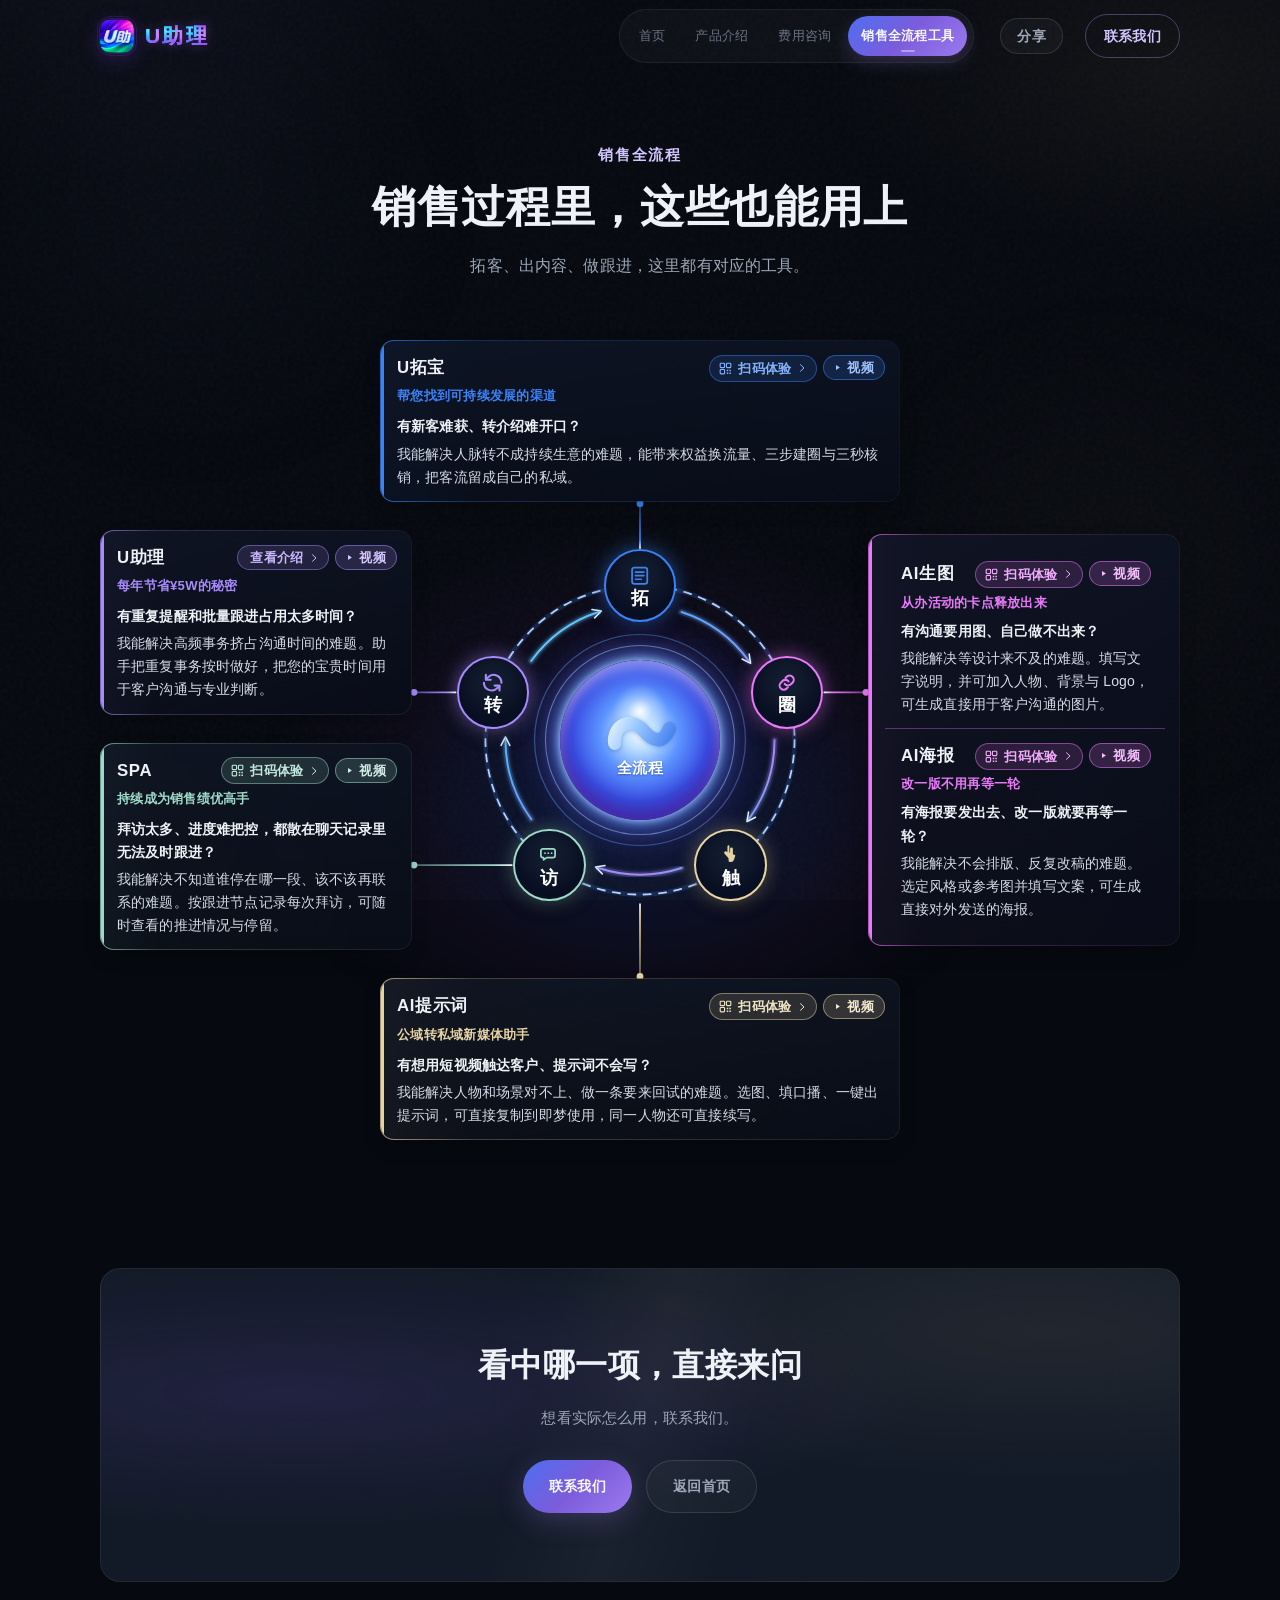
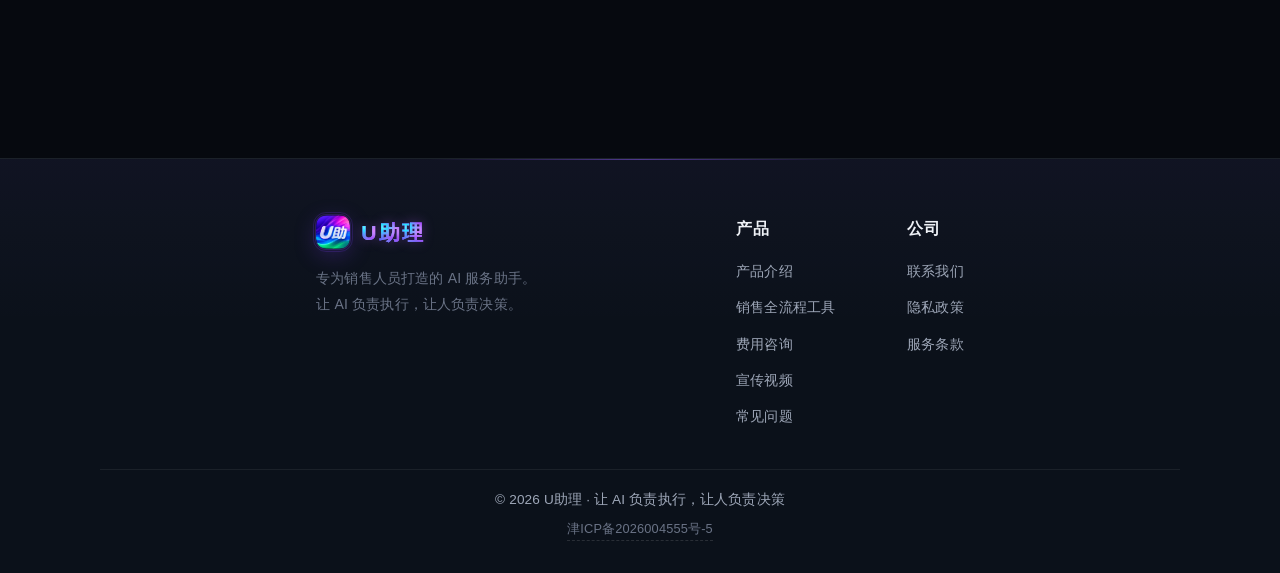
==== commit 3d709c88: "路演视频补充完整" ====
--- a/tools.html
+++ b/tools.html
@@ -236,7 +236,7 @@
                     <span>扫码体验</span>
                     <svg class="skill__go-chev" viewBox="0 0 24 24" aria-hidden="true"><path d="M9 5.5 16 12l-7 6.5" fill="none" stroke="currentColor" stroke-width="2" stroke-linecap="round" stroke-linejoin="round"/></svg>
                   </button>
-                  <button type="button" class="skill__video" data-pending="1" data-title="SPA">
+                  <button type="button" class="skill__video" data-video="static/luyan3.mp4" data-title="SPA">
                     <svg viewBox="0 0 24 24" aria-hidden="true"><path d="M9.2 7.6v8.8l7.2-4.4-7.2-4.4z" fill="currentColor"/></svg>
                     <span>视频</span>
                   </button>
@@ -266,7 +266,7 @@
                     <span>扫码体验</span>
                     <svg class="skill__go-chev" viewBox="0 0 24 24" aria-hidden="true"><path d="M9 5.5 16 12l-7 6.5" fill="none" stroke="currentColor" stroke-width="2" stroke-linecap="round" stroke-linejoin="round"/></svg>
                   </button>
-                  <button type="button" class="skill__video" data-pending="1" data-title="AI生图">
+                  <button type="button" class="skill__video" data-video="static/luyan4.mp4" data-title="AI生图">
                     <svg viewBox="0 0 24 24" aria-hidden="true"><path d="M9.2 7.6v8.8l7.2-4.4-7.2-4.4z" fill="currentColor"/></svg>
                     <span>视频</span>
                   </button>
@@ -292,7 +292,7 @@
                     <span>扫码体验</span>
                     <svg class="skill__go-chev" viewBox="0 0 24 24" aria-hidden="true"><path d="M9 5.5 16 12l-7 6.5" fill="none" stroke="currentColor" stroke-width="2" stroke-linecap="round" stroke-linejoin="round"/></svg>
                   </button>
-                  <button type="button" class="skill__video" data-pending="1" data-title="AI海报">
+                  <button type="button" class="skill__video" data-video="static/luyan4.mp4" data-title="AI海报">
                     <svg viewBox="0 0 24 24" aria-hidden="true"><path d="M9.2 7.6v8.8l7.2-4.4-7.2-4.4z" fill="currentColor"/></svg>
                     <span>视频</span>
                   </button>
